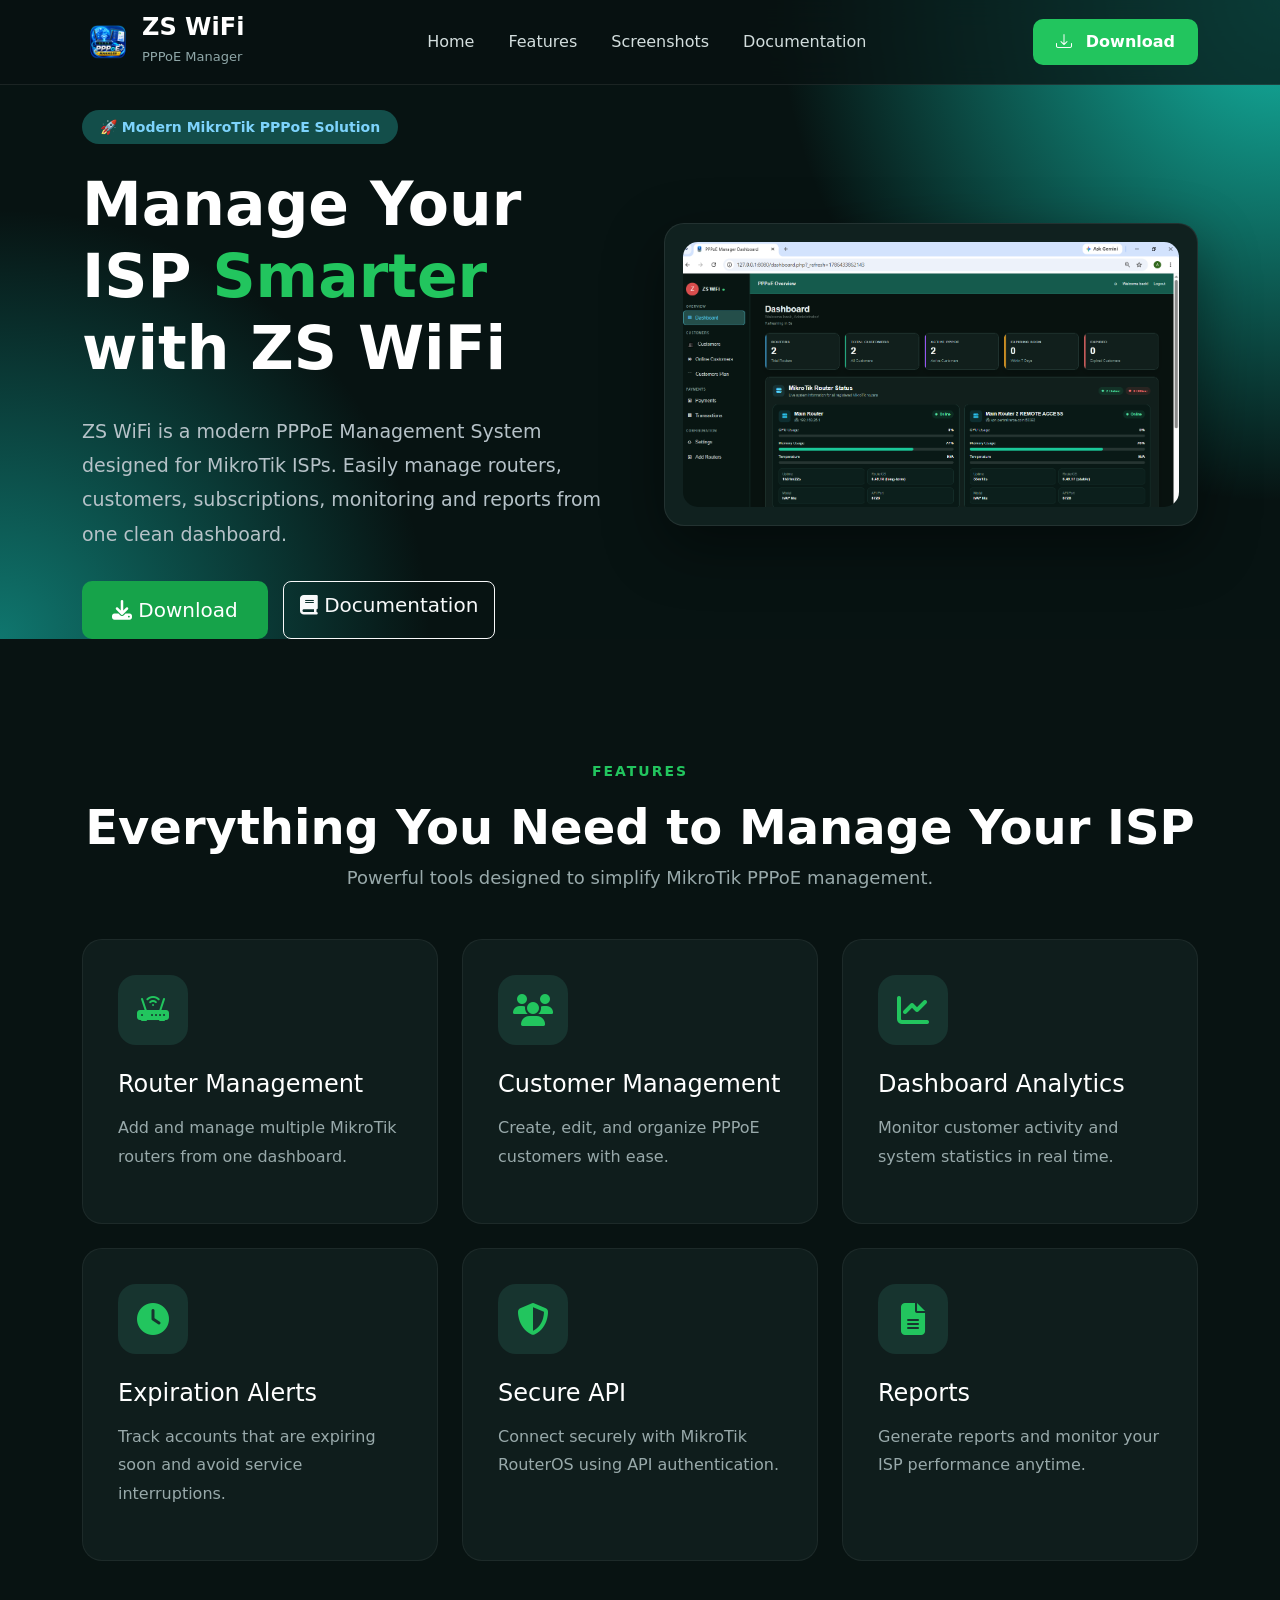
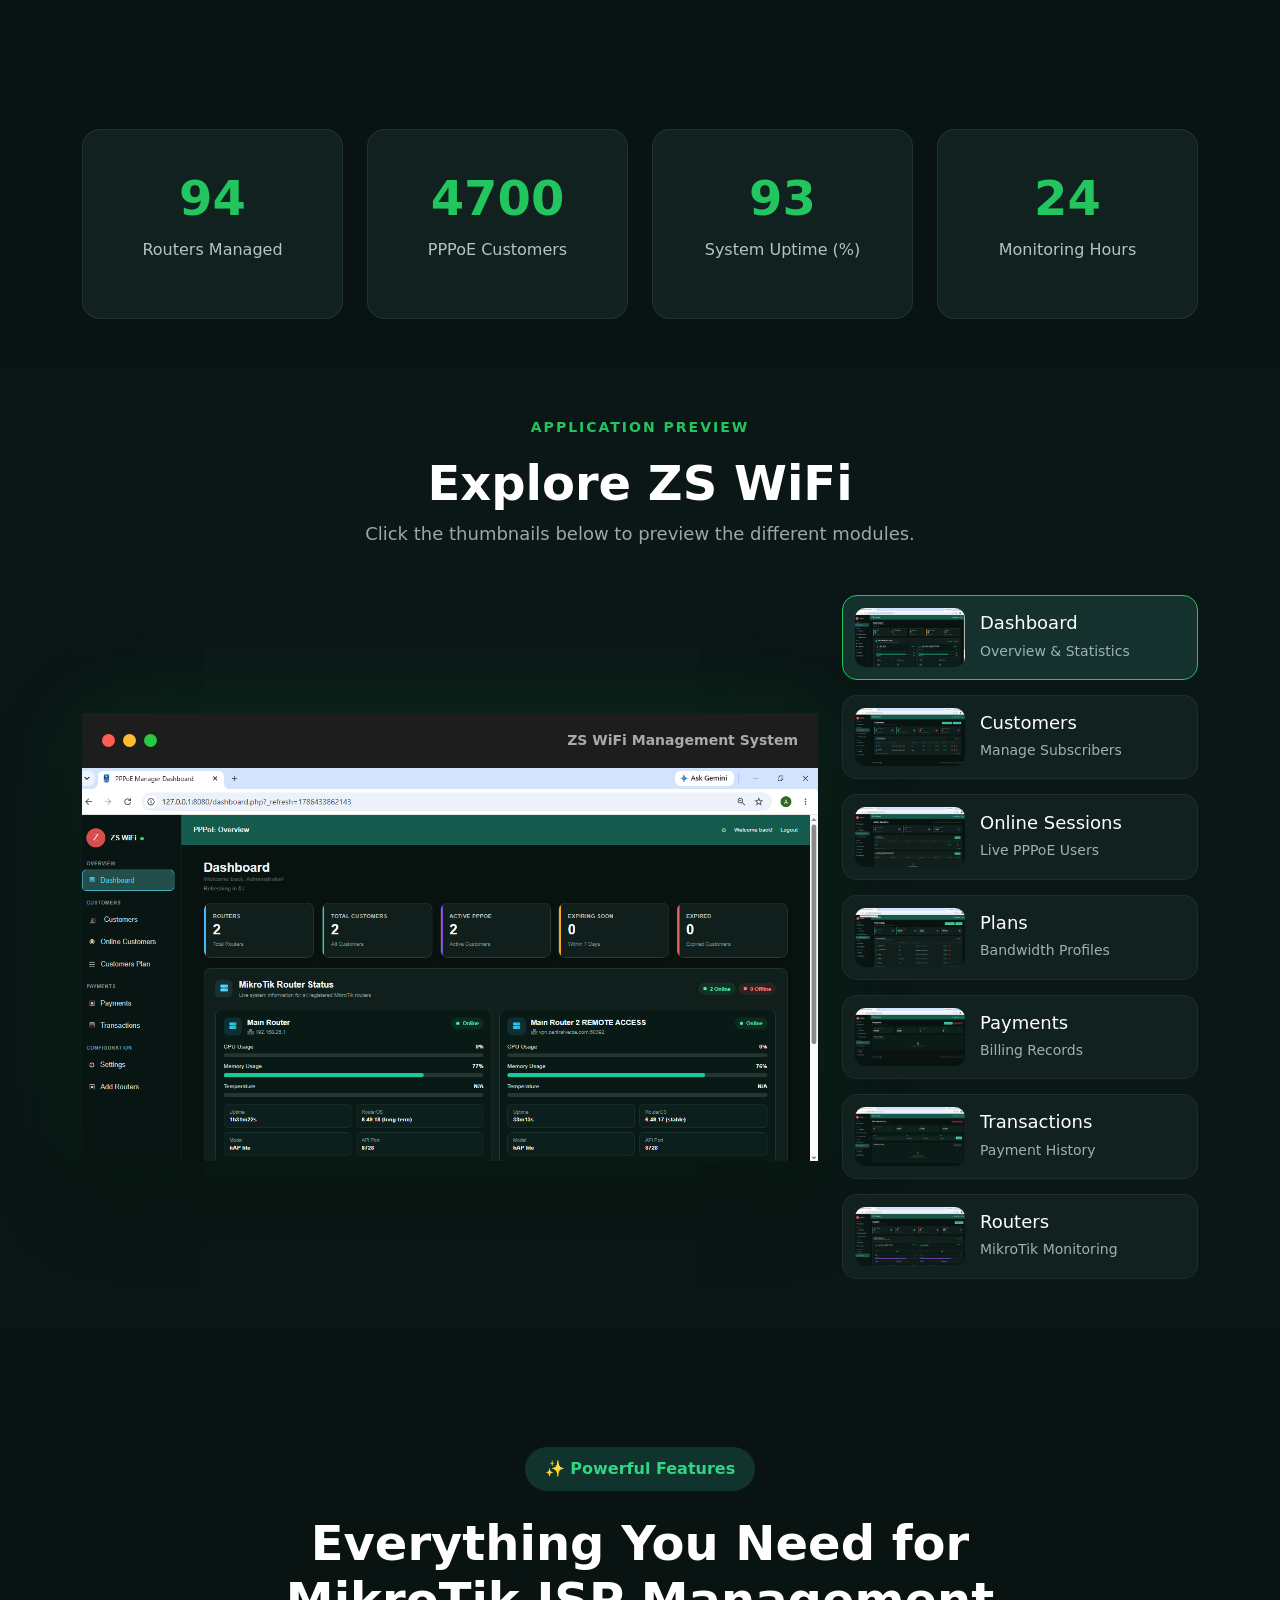
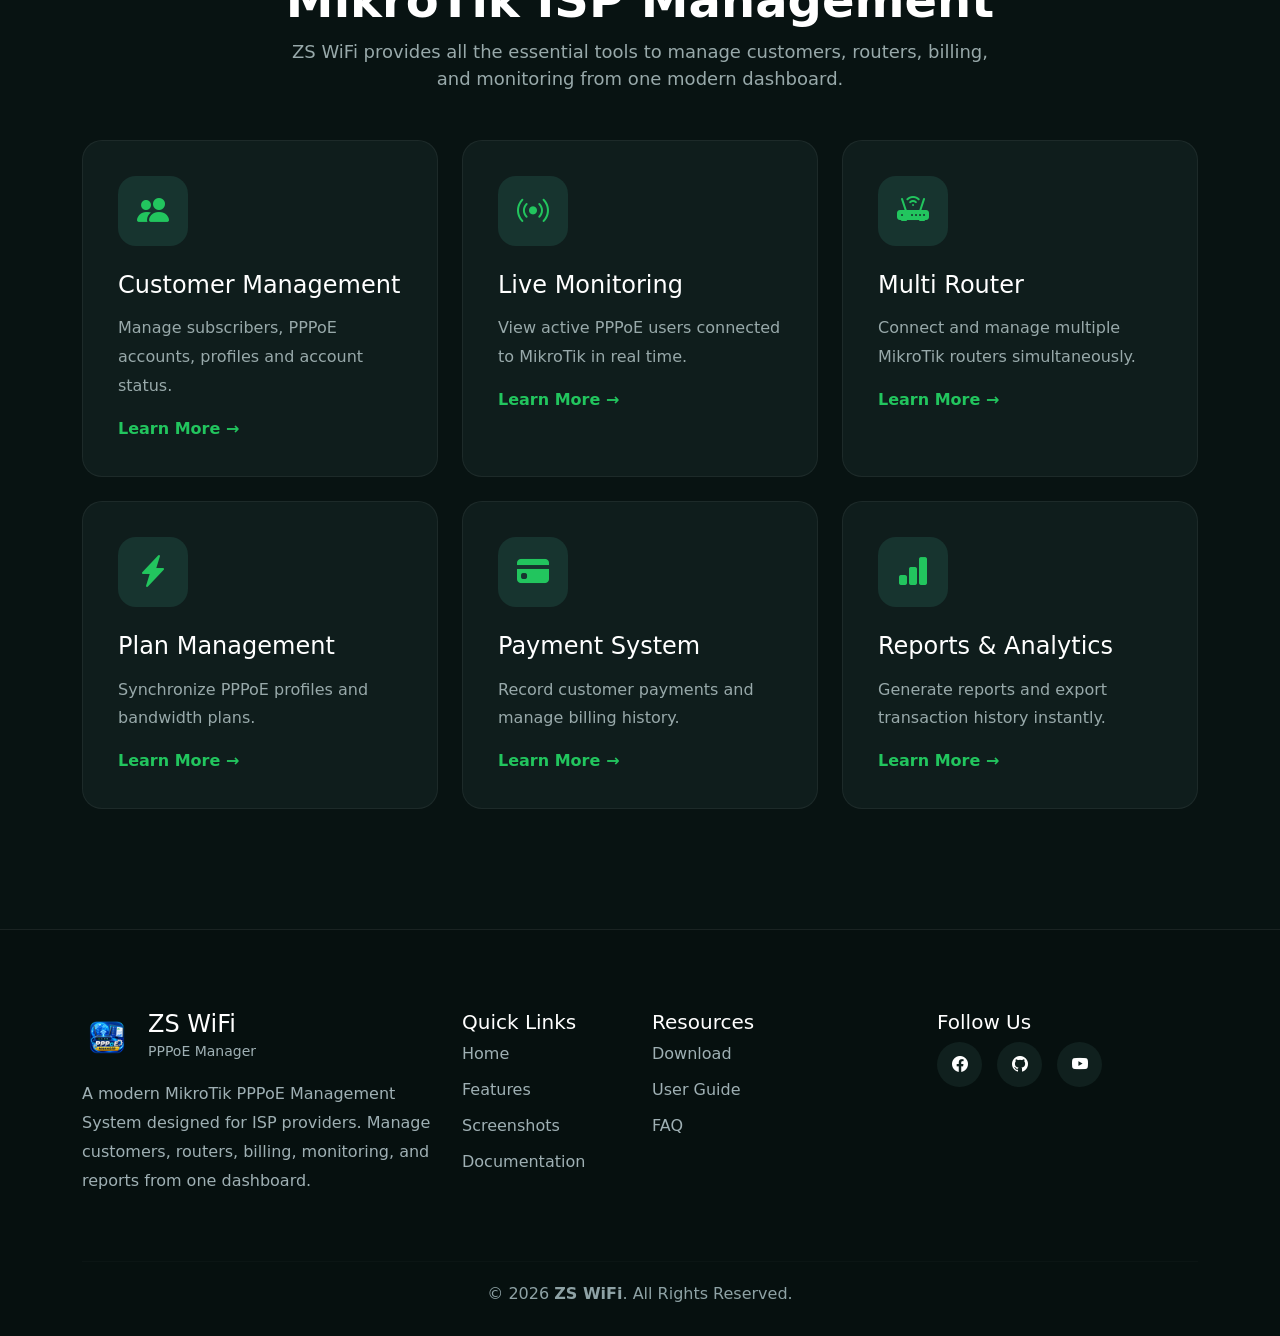
==== index.html @ 87f5673f "Add files via upload" ====
<!DOCTYPE html>
<html lang="en">
<head>
    <meta charset="UTF-8">
    <meta name="viewport" content="width=device-width, initial-scale=1.0">
    <title>ZS WiFi - PPPoE Manager</title>

    <!-- Bootstrap -->
    <link href="https://cdn.jsdelivr.net/npm/bootstrap@5.3.7/dist/css/bootstrap.min.css" rel="stylesheet">

    <!-- Font Awesome -->
    <link rel="stylesheet"
    href="https://cdnjs.cloudflare.com/ajax/libs/font-awesome/6.7.2/css/all.min.css">
<link rel="stylesheet" href="https://cdn.jsdelivr.net/npm/bootstrap-icons@1.11.3/font/bootstrap-icons.min.css">
<link rel="stylesheet" href="https://cdnjs.cloudflare.com/ajax/libs/font-awesome/6.7.2/css/all.min.css">    
<!-- CSS -->
    <link rel="stylesheet" href="css/style.css">
<link rel="icon" type="image/x-icon" href="images/logo.ico">
</head>
<body>

<!-- Navbar -->
<nav class="navbar navbar-expand-lg fixed-top custom-navbar">
    <div class="container">

        <!-- Logo -->
        <a class="navbar-brand d-flex align-items-center" href="#">
            <img src="images/logo.ico" alt="ZS WiFi" class="logo">
            <div class="ms-2">
                <div class="brand-title">ZS WiFi</div>
                <small class="brand-subtitle">PPPoE Manager</small>
            </div>
        </a>

        <!-- Mobile Button -->
        <button class="navbar-toggler border-0" type="button"
            data-bs-toggle="collapse"
            data-bs-target="#navbarNav">

            <i class="bi bi-list text-white fs-2"></i>

        </button>

        <!-- Menu -->
        <div class="collapse navbar-collapse" id="navbarNav">

            <ul class="navbar-nav mx-auto">

                <li class="nav-item">
                    <a class="nav-link active" href="#home">Home</a>
                </li>

                <li class="nav-item">
                    <a class="nav-link" href="#features">Features</a>
                </li>

                <li class="nav-item">
                    <a class="nav-link" href="#showcase">Screenshots</a>
                </li>

                <li class="nav-item">
                    <a class="nav-link" href="#docs">Documentation</a>
                </li>

            </ul>

            <a href="#download" class="btn btn-download">
                <i class="bi bi-download me-2"></i>
                Download
            </a>

        </div>

    </div>
</nav>

<!-- Hero -->

<!-- ================= HERO ================= -->
<section class="hero" id="home">

    <div class="container">

        <div class="row align-items-center g-5">

            <!-- LEFT -->
            <div class="col-lg-6">

                <span class="badge hero-badge">
                    🚀 Modern MikroTik PPPoE Solution
                </span>

                <h1 class="hero-title mt-4">
                    Manage Your ISP
                    <span>Smarter</span>
                    with ZS WiFi
                </h1>

                <p class="hero-text">

                    ZS WiFi is a modern PPPoE Management System
                    designed for MikroTik ISPs.

                    Easily manage routers, customers,
                    subscriptions, monitoring and reports
                    from one clean dashboard.

                </p>

                <div class="hero-buttons">

                    <a href="#" class="btn btn-success btn-lg">
                        <i class="fa-solid fa-download"></i>
                        Download
                    </a>

                    <a href="#" class="btn btn-outline-light btn-lg">

                        <i class="fa-solid fa-book"></i>

                        Documentation

                    </a>

                </div>

            </div>

            <!-- RIGHT -->

            <div class="col-lg-6">

                <div class="dashboard-card">

                    <img src="images/dashboard.png"
                        class="img-fluid">

                </div>

            </div>

        </div>

    </div>

</section>

<!-- ================= FEATURES ================= -->

<section class="features-section" id="features">

    <div class="container">

        <div class="text-center mb-5">

            <span class="section-tag">FEATURES</span>

            <h2 class="section-title mt-3">
                Everything You Need to Manage Your ISP
            </h2>

            <p class="section-subtitle">
                Powerful tools designed to simplify MikroTik PPPoE management.
            </p>

        </div>

        <div class="row g-4">

            <div class="col-md-6 col-lg-4">
                <div class="feature-card reveal">
                    <i class="bi bi-router-fill feature-icon"></i>
                    <h4>Router Management</h4>
                    <p>Add and manage multiple MikroTik routers from one dashboard.</p>
                </div>
            </div>

            <div class="col-md-6 col-lg-4">
                <div class="feature-card reveal">
                    <i class="fa-solid fa-users feature-icon"></i>
                    <h4>Customer Management</h4>
                    <p>Create, edit, and organize PPPoE customers with ease.</p>
                </div>
            </div>

            <div class="col-md-6 col-lg-4">
                <div class="feature-card reveal">
                    <i class="fa-solid fa-chart-line feature-icon"></i>
                    <h4>Dashboard Analytics</h4>
                    <p>Monitor customer activity and system statistics in real time.</p>
                </div>
            </div>

            <div class="col-md-6 col-lg-4">
                <div class="feature-card reveal">
                    <i class="fa-solid fa-clock feature-icon"></i>
                    <h4>Expiration Alerts</h4>
                    <p>Track accounts that are expiring soon and avoid service interruptions.</p>
                </div>
            </div>

            <div class="col-md-6 col-lg-4">
                <div class="feature-card reveal">
                    <i class="fa-solid fa-shield-halved feature-icon"></i>
                    <h4>Secure API</h4>
                    <p>Connect securely with MikroTik RouterOS using API authentication.</p>
                </div>
            </div>

            <div class="col-md-6 col-lg-4">
                <div class="feature-card reveal">
                    <i class="fa-solid fa-file-lines feature-icon"></i>
                    <h4>Reports</h4>
                    <p>Generate reports and monitor your ISP performance anytime.</p>
                </div>
            </div>

        </div>

    </div>

</section>
<!-- ================= STATISTICS ================= -->

<section class="stats py-5">

    <div class="container">

        <div class="row text-center g-4">

            <div class="col-md-3">
                <div class="stat-card">
                    <h2 class="counter" data-target="100">0</h2>
                    <p>Routers Managed</p>
                </div>
            </div>

            <div class="col-md-3">
                <div class="stat-card">
                    <h2 class="counter" data-target="5000">0</h2>
                    <p>PPPoE Customers</p>
                </div>
            </div>

            <div class="col-md-3">
                <div class="stat-card">
                    <h2 class="counter" data-target="99">0</h2>
                    <p>System Uptime (%)</p>
                </div>
            </div>

            <div class="col-md-3">
                <div class="stat-card">
                    <h2 class="counter" data-target="24">0</h2>
                    <p>Monitoring Hours</p>
                </div>
            </div>

        </div>

    </div>

</section>

<!-- ================= SHOWCASE ================= -->
<section id="showcase" class="showcase py-5">

    <div class="container">

        <div class="text-center mb-5">
            <span class="section-tag">APPLICATION PREVIEW</span>

            <h2 class="section-title mt-3">
                Explore ZS WiFi
            </h2>

            <p class="section-subtitle">
                Click the thumbnails below to preview the different modules.
            </p>
        </div>

        <div class="row align-items-center">

            <div class="col-lg-8">

<div class="browser-window">

    <div class="browser-top">

        <div class="browser-buttons">

            <span class="red"></span>
            <span class="yellow"></span>
            <span class="green"></span>

        </div>

        <div class="browser-title">
            ZS WiFi Management System
        </div>

    </div>

    <div class="browser-body">

        <img
            id="mainPreview"
            src="images/dashboard.png"
            class="img-fluid">

    </div>

</div>

            </div>

            <div class="col-lg-4">

               <div class="thumb-list">

    <div class="thumb-item active"
        onclick="changePreview(this,'images/dashboard.png')">

        <img src="images/dashboard.png">

        <div class="thumb-info">
            <h6>Dashboard</h6>
            <small>Overview & Statistics</small>
        </div>

    </div>

    <div class="thumb-item"
        onclick="changePreview(this,'images/customers.png')">

        <img src="images/customers.png">

        <div class="thumb-info">
            <h6>Customers</h6>
            <small>Manage Subscribers</small>
        </div>

    </div>

    <div class="thumb-item"
        onclick="changePreview(this,'images/online-customers.png')">

        <img src="images/online-customers.png">

        <div class="thumb-info">
            <h6>Online Sessions</h6>
            <small>Live PPPoE Users</small>
        </div>

    </div>

    <div class="thumb-item"
        onclick="changePreview(this,'images/plans.png')">

        <img src="images/plans.png">

        <div class="thumb-info">
            <h6>Plans</h6>
            <small>Bandwidth Profiles</small>
        </div>

    </div>

    <div class="thumb-item"
        onclick="changePreview(this,'images/payments.png')">

        <img src="images/payments.png">

        <div class="thumb-info">
            <h6>Payments</h6>
            <small>Billing Records</small>
        </div>

    </div>

    <div class="thumb-item"
        onclick="changePreview(this,'images/transactions.png')">

        <img src="images/transactions.png">

        <div class="thumb-info">
            <h6>Transactions</h6>
            <small>Payment History</small>
        </div>

    </div>

    <div class="thumb-item"
        onclick="changePreview(this,'images/routers.png')">

        <img src="images/routers.png">

        <div class="thumb-info">
            <h6>Routers</h6>
            <small>MikroTik Monitoring</small>
        </div>

    </div>

</div>

    </div>

</section>
<!-- ================= FEATURES ================= -->
<section class="features-section" id="features">

    <div class="container">

        <div class="text-center mb-5">

            <span class="section-badge">
                ✨ Powerful Features
            </span>

            <h2 class="section-title mt-4">
                Everything You Need for<br>
                MikroTik ISP Management
            </h2>

            <p class="section-subtitle">
                ZS WiFi provides all the essential tools to manage customers,
                routers, billing, and monitoring from one modern dashboard.
            </p>

        </div>

        <div class="row g-4">

            <!-- Card 1 -->
            <div class="col-lg-4 col-md-6">

                <div class="feature-card reveal">

                    <div class="feature-icon">
                        <i class="bi bi-people-fill"></i>
                    </div>

                    <h4>Customer Management</h4>

                    <p>
                        Manage subscribers, PPPoE accounts,
                        profiles and account status.
                    </p>

                    <a href="#showcase">
                        Learn More →
                    </a>

                </div>

            </div>

            <!-- Card 2 -->

            <div class="col-lg-4 col-md-6">

                <div class="feature-card reveal">

                    <div class="feature-icon">

                        <i class="bi bi-broadcast"></i>

                    </div>

                    <h4>Live Monitoring</h4>

                    <p>

                        View active PPPoE users
                        connected to MikroTik in real time.

                    </p>

                    <a href="#showcase">

                        Learn More →

                    </a>

                </div>

            </div>

            <!-- Card 3 -->

            <div class="col-lg-4 col-md-6">

                <div class="feature-card">

                    <div class="feature-icon">

                        <i class="bi bi-router-fill"></i>

                    </div>

                    <h4>Multi Router</h4>

                    <p>

                        Connect and manage multiple
                        MikroTik routers simultaneously.

                    </p>

                    <a href="#showcase">

                        Learn More →

                    </a>

                </div>

            </div>

            <!-- Card 4 -->

            <div class="col-lg-4 col-md-6">

                <div class="feature-card">

                    <div class="feature-icon">

                        <i class="bi bi-lightning-charge-fill"></i>

                    </div>

                    <h4>Plan Management</h4>

                    <p>

                        Synchronize PPPoE profiles
                        and bandwidth plans.

                    </p>

                    <a href="#showcase">

                        Learn More →

                    </a>

                </div>

            </div>

            <!-- Card 5 -->

            <div class="col-lg-4 col-md-6">

                <div class="feature-card">

                    <div class="feature-icon">

                        <i class="bi bi-credit-card-fill"></i>

                    </div>

                    <h4>Payment System</h4>

                    <p>

                        Record customer payments
                        and manage billing history.

                    </p>

<a href="#showcase">

    Learn More

    <span>→</span>

</a>

                </div>

            </div>

            <!-- Card 6 -->

            <div class="col-lg-4 col-md-6">

                <div class="feature-card">

                    <div class="feature-icon">

                        <i class="bi bi-bar-chart-fill"></i>

                    </div>

                    <h4>Reports & Analytics</h4>

                    <p>

                        Generate reports and export
                        transaction history instantly.

                    </p>

                    <a href="#showcase">

                        Learn More →

                    </a>

                </div>

            </div>

        </div>

    </div>

</section>
<!-- ================= FOOTER ================= -->
<footer class="footer">

    <div class="container">

        <div class="row gy-5">

            <!-- About -->
            <div class="col-lg-4">

                <div class="d-flex align-items-center mb-3">
                    <img src="images/logo.ico" class="footer-logo me-3" alt="ZS WiFi">
                    <div>
                        <h4 class="mb-0">ZS WiFi</h4>
                        <small>PPPoE Manager</small>
                    </div>
                </div>

                <p>
                    A modern MikroTik PPPoE Management System designed for
                    ISP providers. Manage customers, routers, billing,
                    monitoring, and reports from one dashboard.
                </p>

            </div>

            <!-- Quick Links -->
            <div class="col-lg-2 col-md-4">

                <h5>Quick Links</h5>

                <ul class="footer-links">

                    <li><a href="#home">Home</a></li>
                    <li><a href="#features">Features</a></li>
                    <li><a href="#showcase">Screenshots</a></li>
                    <li><a href="docs.html">Documentation</a></li>

                </ul>

            </div>

            <!-- Resources -->
            <div class="col-lg-3 col-md-4">

                <h5>Resources</h5>

                <ul class="footer-links">

                    <li><a href="#download">Download</a></li>
                    <li><a href="docs.html">User Guide</a></li>
                    <li><a href="docs.html#faq">FAQ</a></li>

                </ul>

            </div>

            <!-- Social -->
            <div class="col-lg-3 col-md-4">

                <h5>Follow Us</h5>

                <div class="social-icons">

                    <a href="https://www.facebook.com/ZSultanKarim/"><i class="bi bi-facebook"></i></a>
                    <a href="#"><i class="bi bi-github"></i></a>
                    <a href="https://www.youtube.com/@sassapreprint"><i class="bi bi-youtube"></i></a>

                </div>

            </div>

        </div>

        <hr>

        <div class="footer-bottom">

            © 2026 <strong>ZS WiFi</strong>. All Rights Reserved.

        </div>

    </div>

</footer>
<script src="js/script.js"></script>
<script src="https://cdn.jsdelivr.net/npm/bootstrap@5.3.7/dist/js/bootstrap.bundle.min.js"></script>

</body>
</html>
---- css/style.css ----
/* ================= NAVBAR ================= */

.custom-navbar{

    background:rgba(8,18,18,.72);

    backdrop-filter:blur(18px);

    border-bottom:1px solid rgba(255,255,255,.08);

    padding:14px 0;

    transition:.3s;

}
.custom-navbar{

padding:10px 0;

}

.logo{

    width:42px;

    border-radius:10px;

}

.brand-title{

    color:#fff;

    font-size:24px;

    font-weight:700;

    line-height:1;

}

.brand-subtitle{

    color:#8fa7a8;

    font-size:13px;

}

.navbar-nav{

    gap:18px;

}

.nav-link{

    color:#d3dede !important;

    font-weight:500;

    transition:.3s;

}

.nav-link:hover{

    color:#22c55e !important;

}

.btn-download{

    background:#22c55e;

    color:white;

    border-radius:10px;

    padding:10px 22px;

    font-weight:600;

}

.btn-download:hover{

    background:#16a34a;

    color:white;

}
/* ===========================
   HERO
=========================== */
header{
    position: fixed;
    top: 0;
    width: 100%;
    z-index: 1000;

    background: rgba(8,18,18,.75);
    backdrop-filter: blur(18px);

    border-bottom: 1px solid rgba(255,255,255,.08);
}

.hero{
    padding-top:110px;
}
.hero{

background:
radial-gradient(circle at top right,#14b8a6 0%,transparent 35%),
radial-gradient(circle at bottom left,#0f766e 0%,transparent 30%),
#071312;

}

.hero-badge{

    background:#134e4a;

    color:#7dd3fc;

    padding:10px 18px;

    border-radius:50px;

    font-size:14px;

}


.hero-title{

    font-size:60px;

    font-weight:800;

    line-height:1.2;

    margin-top:20px;

}

.hero-title span{

    color:#22c55e;

}
.hero-title{

    color:white;

}

.hero-title span{

    color:#22c55e;

}

.hero-text{

    color:#b6c2c8;

    font-size:19px;

    margin:30px 0;

    line-height:1.8;

}

.hero-buttons{

    display:flex;

    gap:15px;

    flex-wrap:wrap;

}

.dashboard-card{

    background:#10211f;

    padding:18px;

    border-radius:20px;

    border:1px solid rgba(255,255,255,.08);

    box-shadow:
    0 20px 60px rgba(0,0,0,.45);

    transition:.35s;

}

.dashboard-card:hover{

    transform:translateY(-8px);

}

.dashboard-card img{

    border-radius:15px;

}
.navbar{

    background:rgba(8,18,18,.75);

    backdrop-filter:blur(15px);

}
.navbar-brand img{

    width:52px;

}
.navbar-brand strong{

    font-size:26px;

}
.btn-success{

    background:#16a34a;

    border:none;

    padding:14px 30px;

    border-radius:10px;

}

.btn-success:hover{

    background:#15803d;

}
/* ===========================
   FEATURES
=========================== */

.features{

    background:#0b1716;

    padding:90px 0;

}

.section-tag{

    color:#22c55e;

    font-size:14px;

    letter-spacing:2px;

    font-weight:600;

}

.section-title{

    font-size:42px;

    font-weight:700;

}

.section-subtitle{

    color:#9aa6ac;

    max-width:650px;

    margin:auto;

}

.feature-card{

    background:#11211f;

    border:1px solid rgba(255,255,255,.08);

    border-radius:18px;

    padding:35px;

    height:100%;

    transition:.3s;

}

.feature-card:hover{

    transform:translateY(-10px);

    border-color:#22c55e;

    box-shadow:0 20px 40px rgba(0,0,0,.35);

}

.feature-icon{

    font-size:42px;

    color:#22c55e;

    margin-bottom:20px;

}

.feature-card h4{

    margin-bottom:15px;

}

.feature-card p{

    color:#b6c2c8;

    line-height:1.7;

}
/* ===========================
   STATISTICS
=========================== */

.stats{

    background:#081312;

    padding:90px 0;

}

.stat-card{

    background:#10211f;

    border:1px solid rgba(255,255,255,.08);

    border-radius:18px;

    padding:40px 20px;

    transition:.3s;

}

.stat-card:hover{

    transform:translateY(-8px);

    border-color:#22c55e;

}

.stat-card h2{

    font-size:48px;

    color:#22c55e;

    font-weight:700;

}

.stat-card p{

    color:#b6c2c8;

    margin-top:10px;

}
.showcase{

padding:100px 0;

background:#081312;

}

.showcase-image{

border-radius:18px;

box-shadow:0 20px 60px rgba(0,0,0,.45);

transition:.4s;

}

.showcase-image:hover{

transform:scale(1.02);

}

.feature-list{

list-style:none;

padding:0;

margin-top:25px;

}

.feature-list li{

margin-bottom:15px;

font-size:18px;

color:#cdd6d8;

}
.showcase{

    background:#0b1716;

    padding:100px 0;

}

.preview-card{

    background:#10211f;

    padding:15px;

    border-radius:20px;

    border:1px solid rgba(255,255,255,.08);

}

.preview-card img{

    width:100%;

    border-radius:15px;

    transition:.3s;

}

.thumb-list{

    display:flex;
    flex-direction:column;
    gap:15px;

}

.thumb-item{

    display:flex;
    align-items:center;

    gap:15px;

    background:#11211f;

    border:1px solid rgba(255,255,255,.06);

    padding:12px;

    border-radius:15px;

    cursor:pointer;

    transition:.3s;

}

.thumb-item:hover{

    transform:translateX(8px);

    border-color:#22c55e;

}

.thumb-item.active{

    border-color:#22c55e;

    background:#14312d;

}

.thumb-item img{

    width:110px;

    border-radius:10px;

}

.thumb-info{

    flex:1;

}

.thumb-info h6{

    color:white;

    margin-bottom:5px;

    font-size:18px;

}

.thumb-info small{

    color:#9fb0b4;

}
/* Browser Window */

.browser-window{

box-shadow:

0 30px 80px rgba(0,0,0,.45),

0 0 80px rgba(34,197,94,.15);

}

.browser-top{

    background:#1d1d1d;

    height:55px;

    display:flex;

    align-items:center;

    justify-content:space-between;

    padding:0 20px;

}

.browser-buttons{

    display:flex;

    gap:8px;

}

.browser-buttons span{

    width:13px;

    height:13px;

    border-radius:50%;

    display:block;

}

.red{

    background:#ff5f57;

}

.yellow{

    background:#febc2e;

}

.green{

    background:#28c840;

}

.browser-title{

    color:#aaa;

    font-size:14px;

    font-weight:600;

}

.browser-body{

    background:#081312;

}

.browser-body img{

    width:100%;

    display:block;

}
#mainPreview{

    transition:.3s;

}
/* ================= FEATURES ================= */

.features-section{

    padding:120px 0;

    background:#081312;

}

.section-badge{

    display:inline-block;

    background:#10342d;

    color:#32d583;

    padding:10px 20px;

    border-radius:50px;

    font-weight:600;

}

.section-title{

    color:white;

    font-size:48px;

    font-weight:800;

}

.section-subtitle{

    color:#98a9aa;

    max-width:700px;

    margin:auto;

    font-size:18px;

}

.feature-card{

    background:#0f1d1c;

    border:1px solid rgba(255,255,255,.06);

    border-radius:20px;

    padding:35px;

    height:100%;

    transition:.35s;

}

.feature-card:hover{

    transform:translateY(-10px);

    border-color:#22c55e;

    box-shadow:0 25px 60px rgba(34,197,94,.12);

}

.feature-icon{

    width:70px;

    height:70px;

    border-radius:18px;

    background:#17342f;

    display:flex;

    align-items:center;

    justify-content:center;

    font-size:32px;

    color:#22c55e;

    margin-bottom:25px;

}

.feature-card h4{

    color:white;

    margin-bottom:15px;

}

.feature-card p{

    color:#98a9aa;

    line-height:1.8;

}

.feature-card a{

    text-decoration:none;

    color:#22c55e;

    font-weight:600;

}

.feature-card:hover a{

    padding-left:8px;

    transition:.3s;

}
/* ================= REVEAL ================= */

.reveal{

    opacity:0;

    transform:translateY(50px);

    transition:

        opacity .8s ease,

        transform .8s ease;

}

.reveal.active{

    opacity:1;

    transform:translateY(0);

}
.feature-card:hover{

    transform:translateY(-12px);

    border-color:#22c55e;

    box-shadow:

        0 25px 60px rgba(34,197,94,.18),

        0 0 30px rgba(34,197,94,.12);

}
.feature-icon{

    transition:.4s;

}

.feature-card:hover .feature-icon{

    transform:

        rotate(-8deg)

        scale(1.12);

}
.feature-card a{

    display:inline-flex;

    align-items:center;

    gap:6px;

}

.feature-card span{

    transition:.3s;

}

.feature-card:hover span{

    transform:translateX(8px);

}
.feature-card:nth-child(1){

transition-delay:.1s;

}

.feature-card:nth-child(2){

transition-delay:.2s;

}

.feature-card:nth-child(3){

transition-delay:.3s;

}

.feature-card:nth-child(4){

transition-delay:.4s;

}

.feature-card:nth-child(5){

transition-delay:.5s;

}

.feature-card:nth-child(6){

transition-delay:.6s;

}
html{
    scroll-behavior:smooth;
}
/* ================= FOOTER ================= */

.footer{

    background:#06100f;
    padding:80px 0 30px;
    border-top:1px solid rgba(255,255,255,.08);

}

.footer-logo{

    width:50px;

}

.footer h4,
.footer h5{

    color:#fff;

}

.footer p,
.footer small{

    color:#9fb0b4;

    line-height:1.8;

}

.footer-links{

    list-style:none;
    padding:0;
    margin:0;

}

.footer-links li{

    margin-bottom:12px;

}

.footer-links a{

    color:#9fb0b4;
    text-decoration:none;
    transition:.3s;

}

.footer-links a:hover{

    color:#22c55e;
    padding-left:6px;

}

.social-icons{

    display:flex;
    gap:15px;

}

.social-icons a{

    width:45px;
    height:45px;

    border-radius:50%;

    background:#10201e;

    display:flex;

    justify-content:center;

    align-items:center;

    color:white;

    text-decoration:none;

    transition:.3s;

}

.social-icons a:hover{

    background:#22c55e;

    transform:translateY(-5px);

}

.footer hr{

    margin:50px 0 20px;
    border-color:rgba(255,255,255,.08);

}

.footer-bottom{

    text-align:center;
    color:#8ea2a5;

}
.back-to-top{

    position:fixed;
    right:25px;
    bottom:25px;

    width:50px;
    height:50px;

    background:#22c55e;

    color:white;

    border-radius:50%;

    display:flex;
    align-items:center;
    justify-content:center;

    text-decoration:none;

    box-shadow:0 10px 25px rgba(34,197,94,.35);

    transition:.3s;

    z-index:999;

}

.back-to-top:hover{

    transform:translateY(-5px);

}
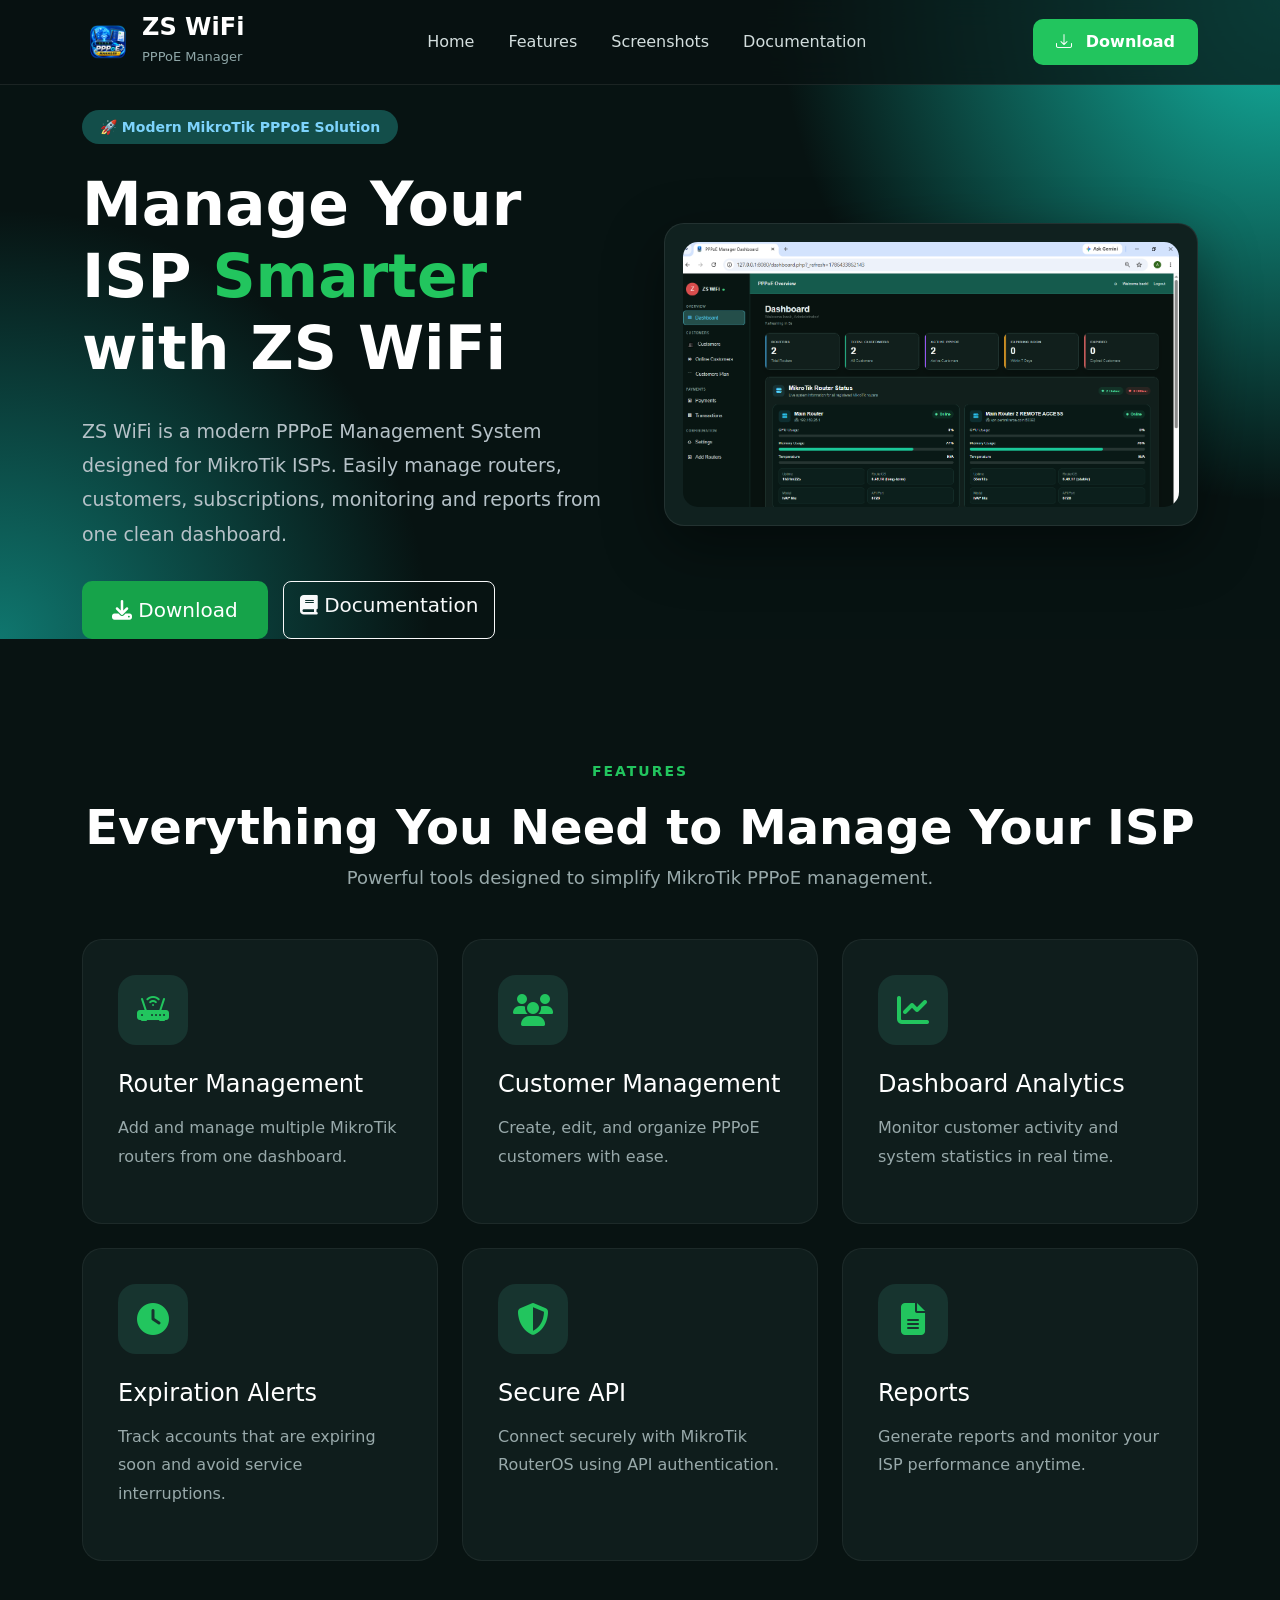
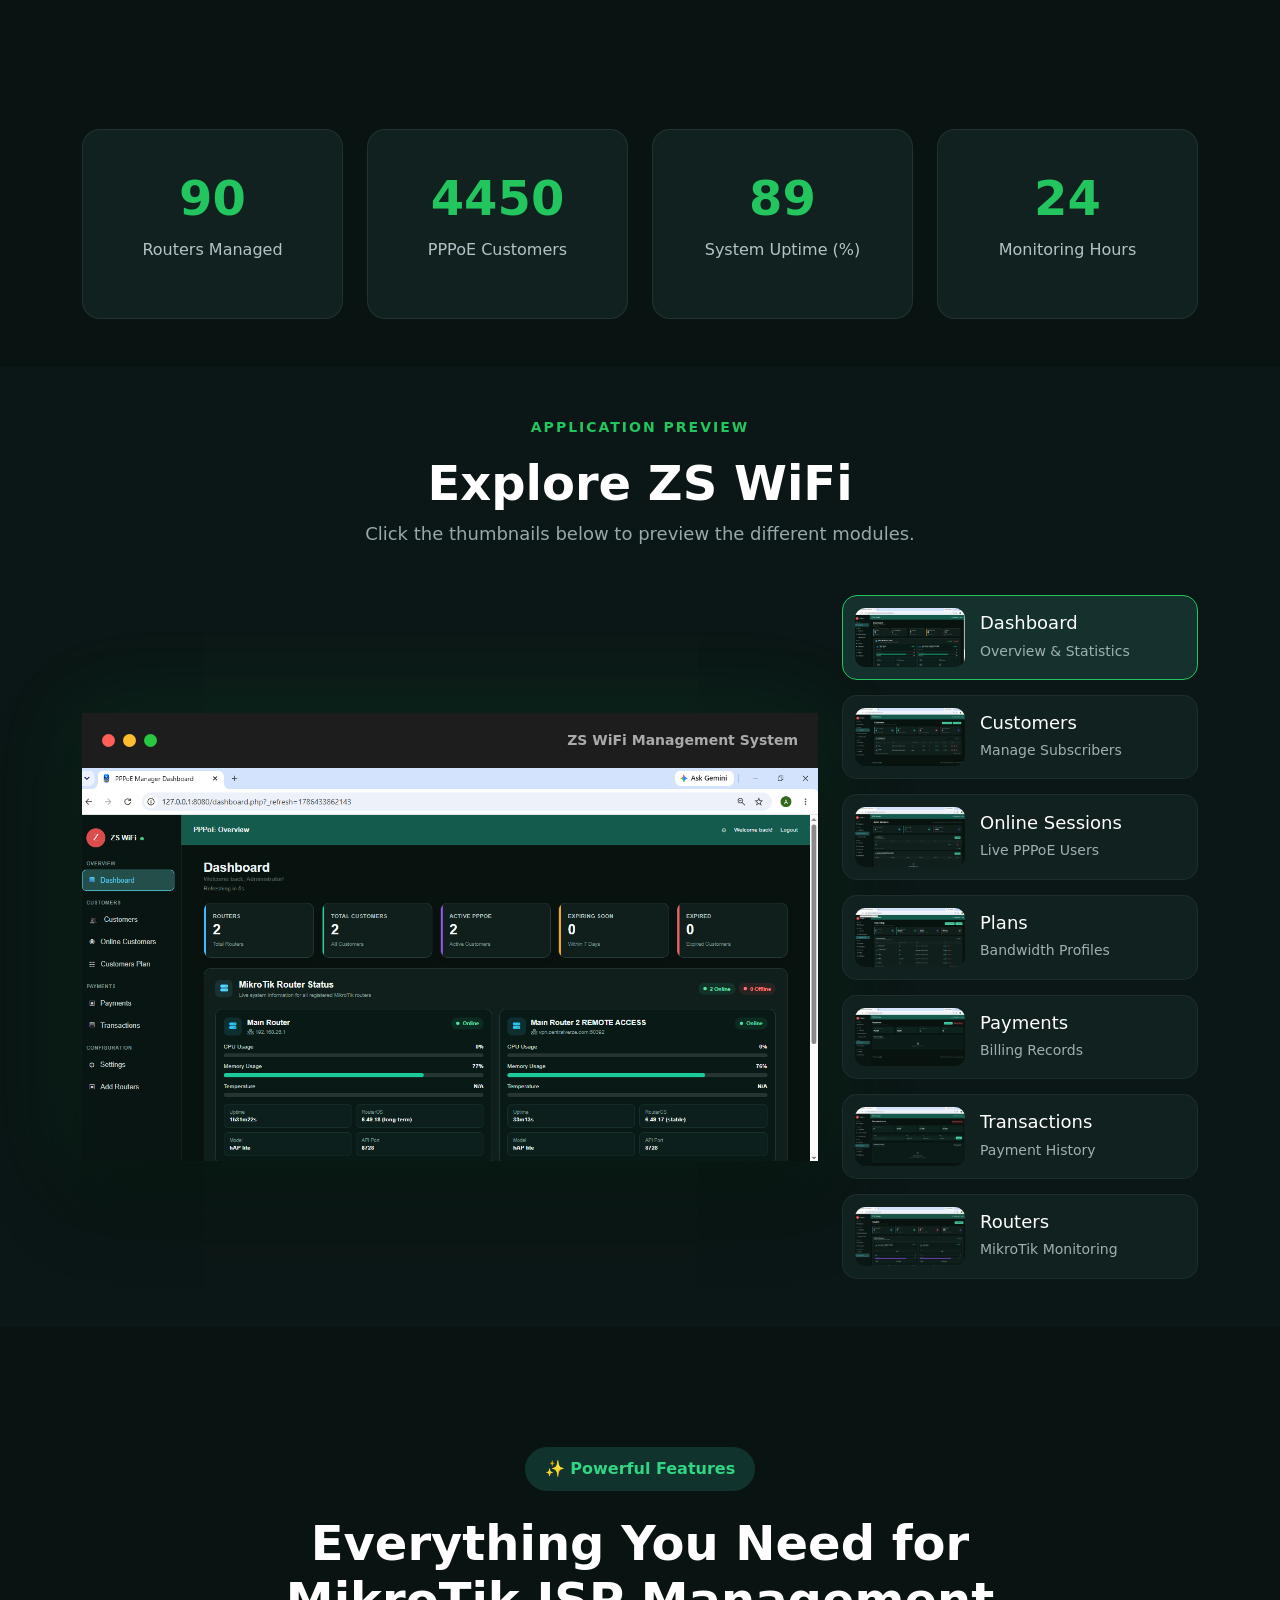
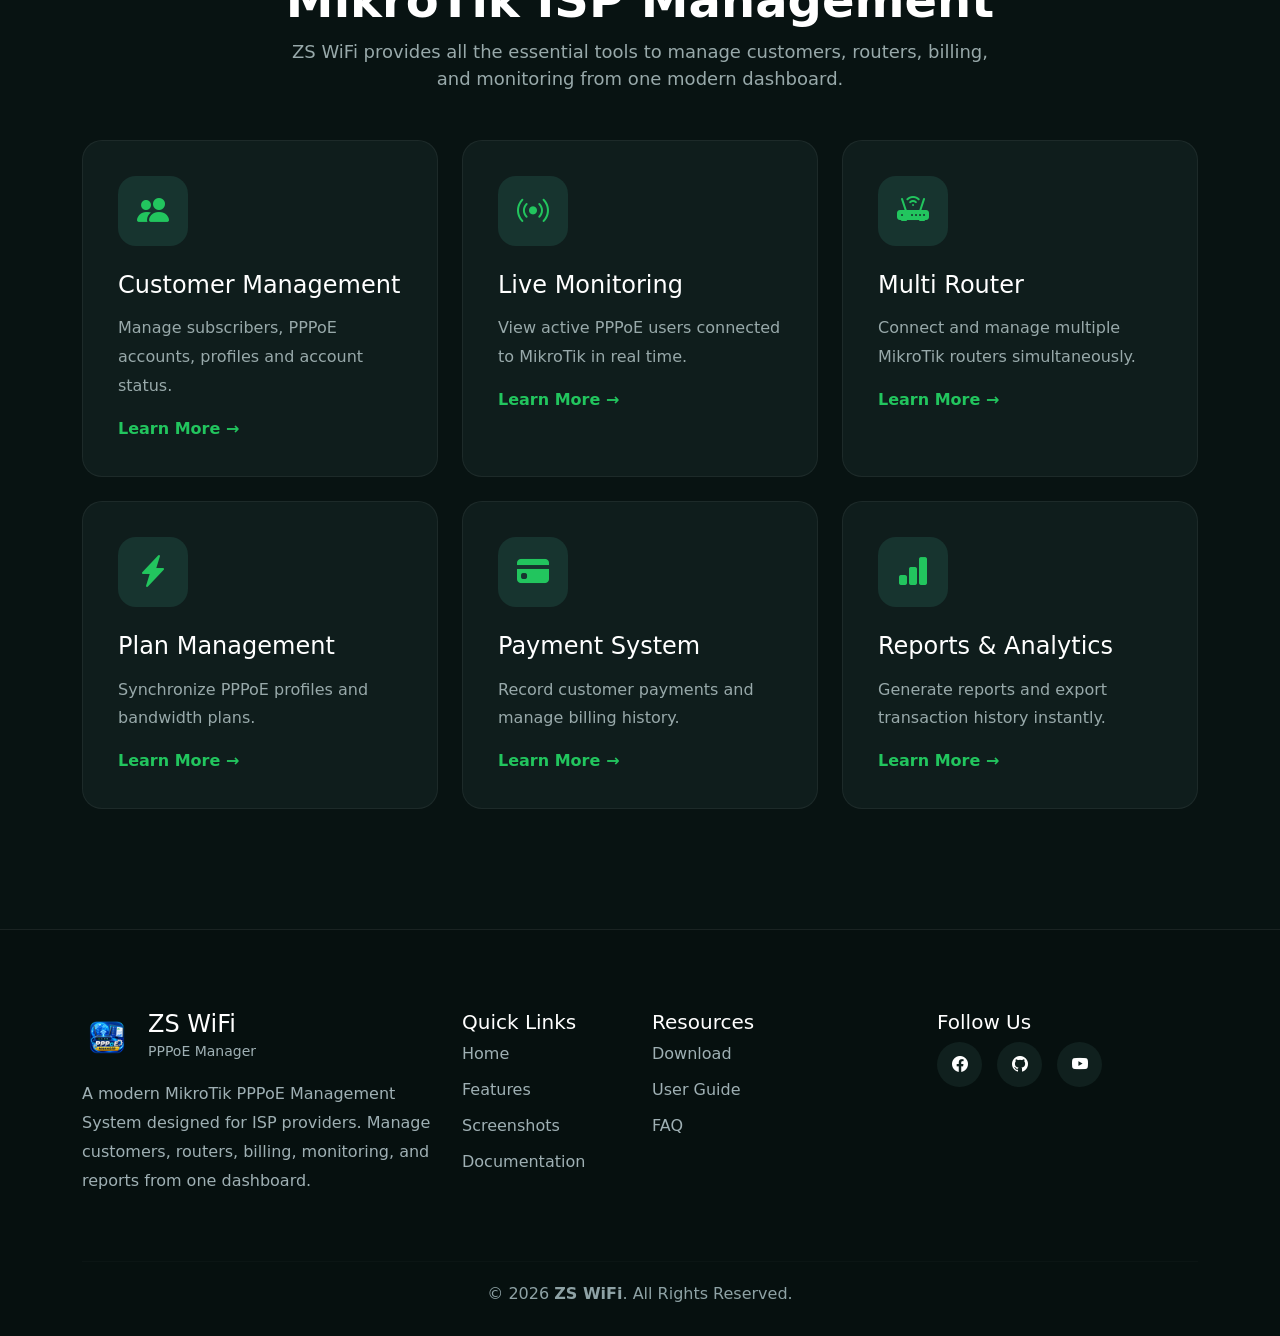
==== commit f88537d9: "Update index.html" ====
--- a/index.html
+++ b/index.html
@@ -3,6 +3,17 @@
 <head>
     <meta charset="UTF-8">
     <meta name="viewport" content="width=device-width, initial-scale=1.0">
+<meta name="description" content="ZS WiFi - Modern MikroTik PPPoE Management System for ISP Providers.">
+
+<meta name="keywords" content="MikroTik, PPPoE, ISP, RouterOS, Billing System">
+
+<meta name="author" content="ZS WiFi">
+
+<meta property="og:title" content="ZS WiFi">
+
+<meta property="og:description" content="Modern MikroTik PPPoE Management System">
+
+<meta property="og:image" content="images/dashboard.png">
     <title>ZS WiFi - PPPoE Manager</title>
 
     <!-- Bootstrap -->
@@ -707,4 +718,4 @@
 <script src="https://cdn.jsdelivr.net/npm/bootstrap@5.3.7/dist/js/bootstrap.bundle.min.js"></script>
 
 </body>
-</html>+</html>
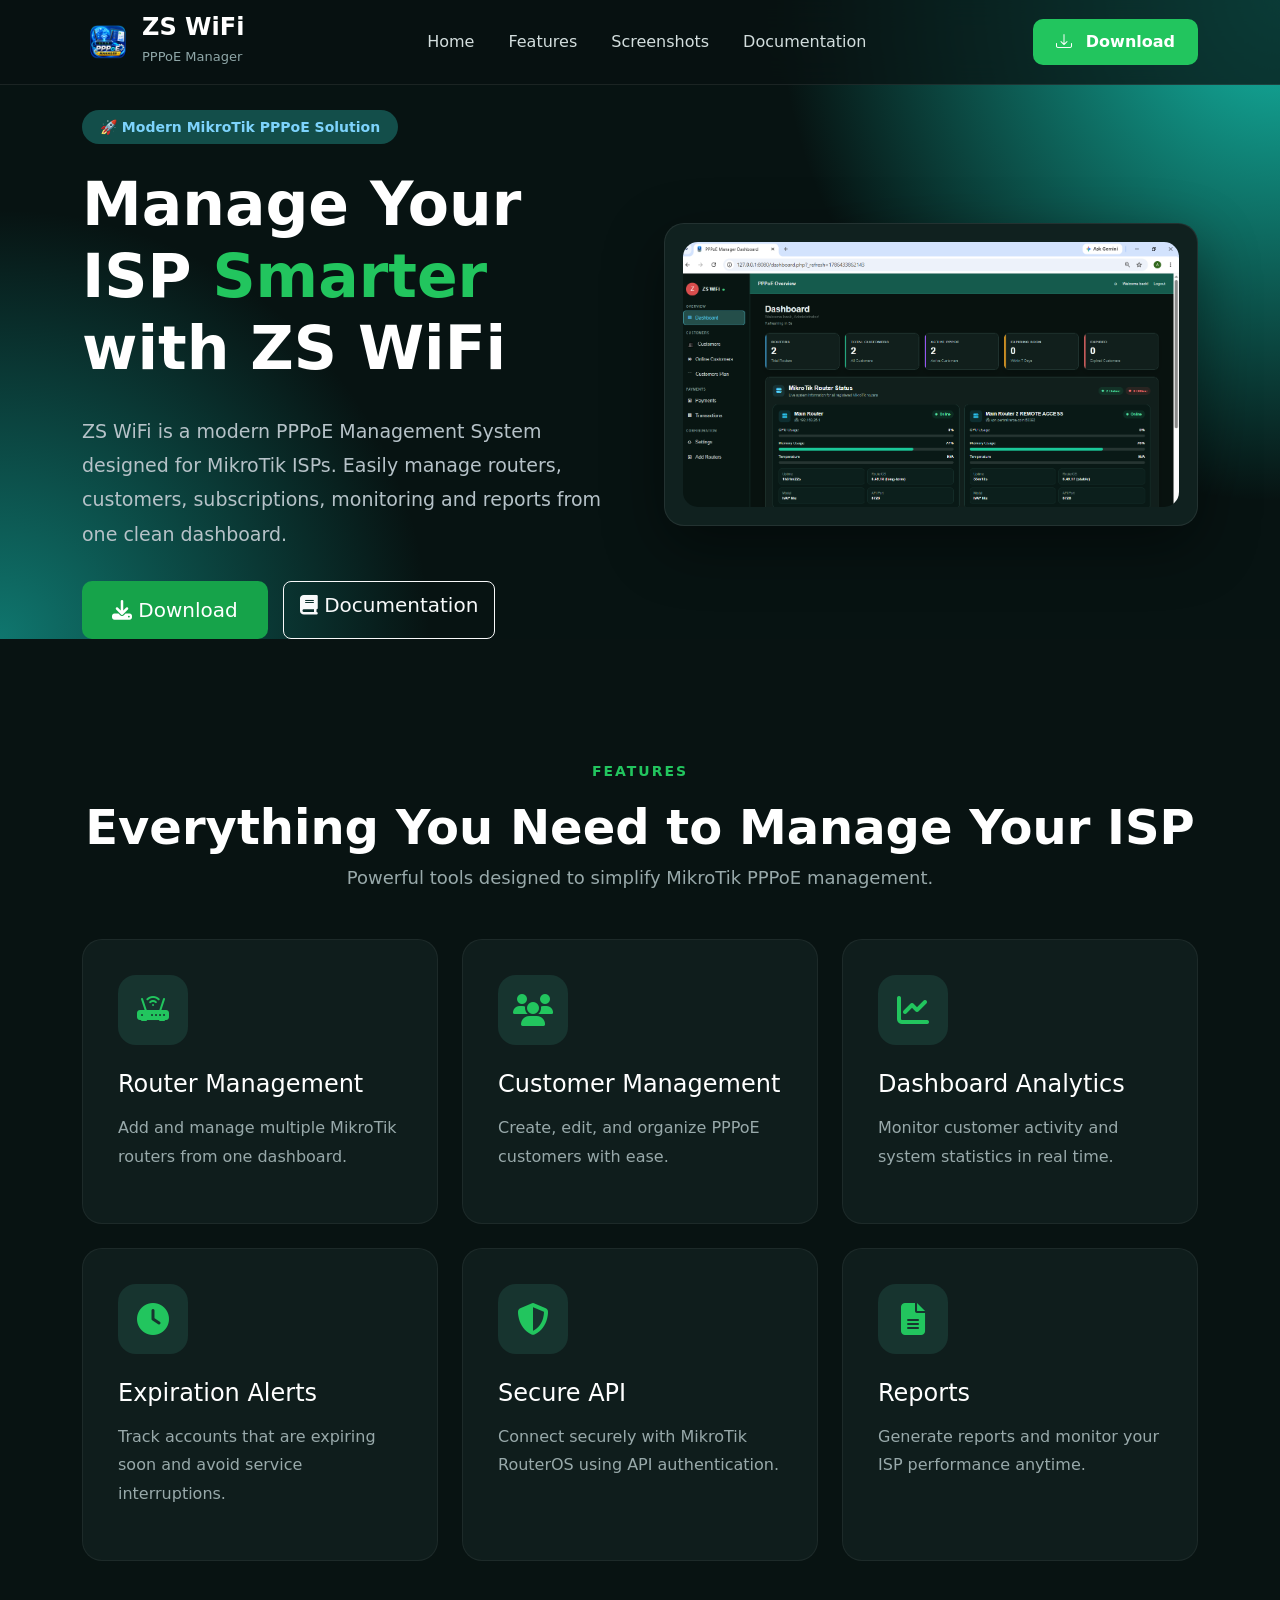
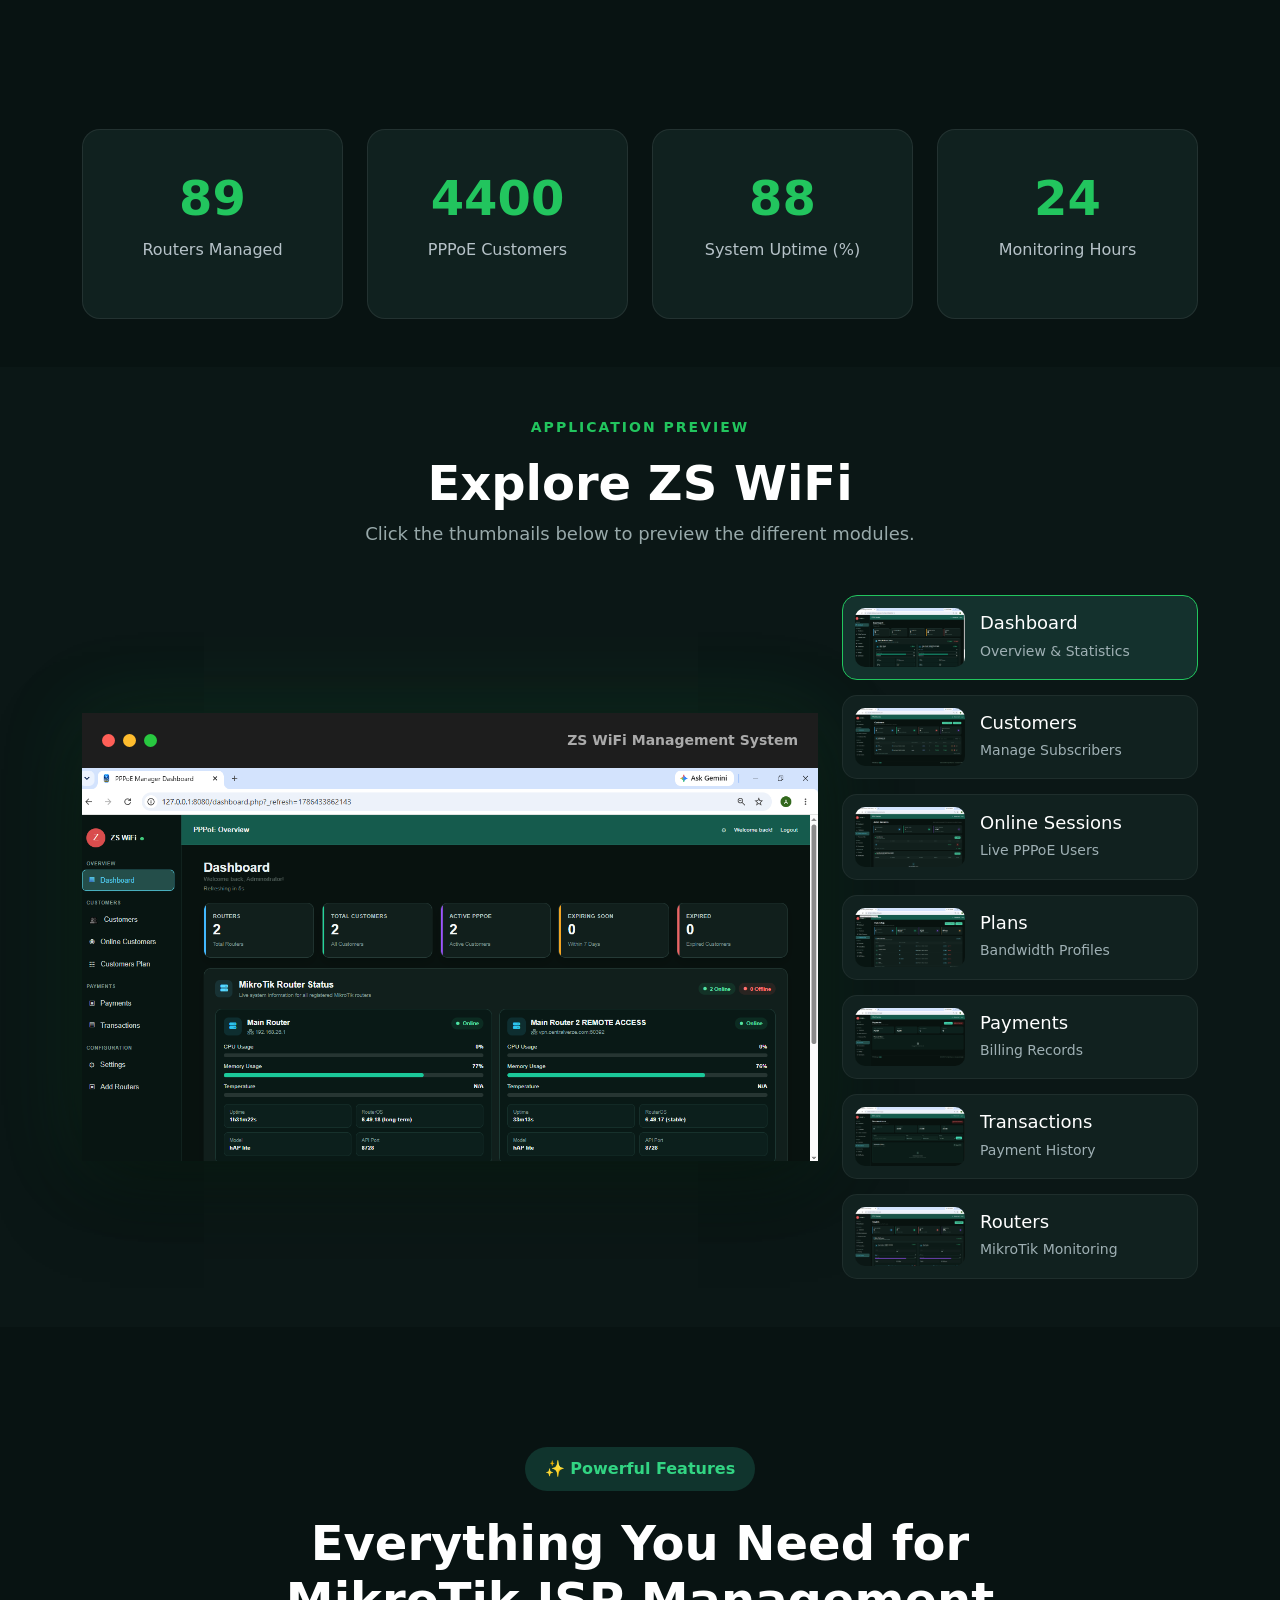
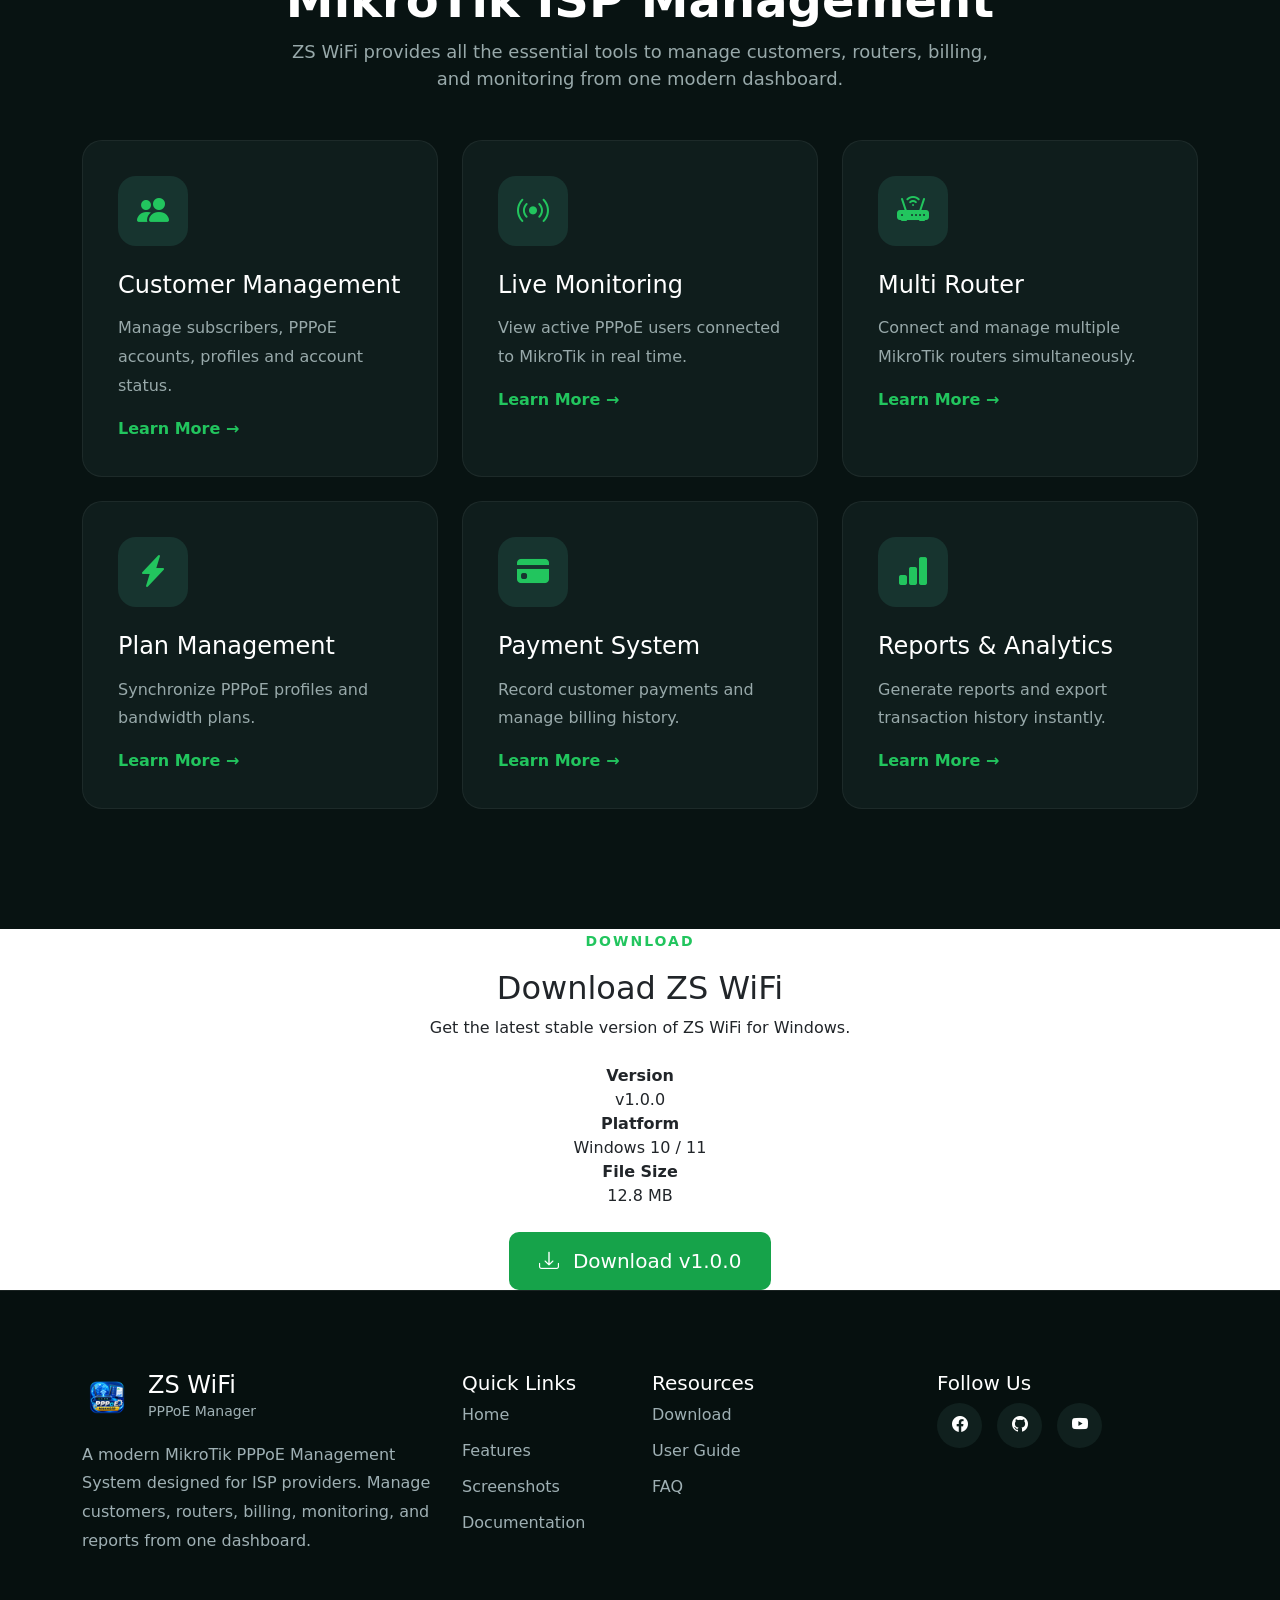
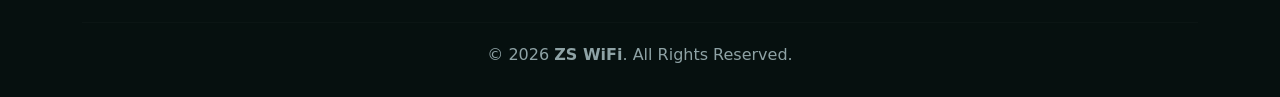
==== commit d6f8df96: "Update index.html" ====
--- a/index.html
+++ b/index.html
@@ -629,6 +629,57 @@
     </div>
 
 </section>
+            <!-- ================= DOWNLOAD ================= -->
+<section id="download" class="download-section">
+
+    <div class="container">
+
+        <div class="download-box text-center">
+
+            <span class="section-tag">
+                DOWNLOAD
+            </span>
+
+            <h2 class="mt-3">
+                Download ZS WiFi
+            </h2>
+
+            <p class="mb-4">
+                Get the latest stable version of ZS WiFi for Windows.
+            </p>
+
+            <div class="download-info">
+
+                <div>
+                    <strong>Version</strong><br>
+                    v1.0.0
+                </div>
+
+                <div>
+                    <strong>Platform</strong><br>
+                    Windows 10 / 11
+                </div>
+
+                <div>
+                    <strong>File Size</strong><br>
+                    12.8 MB
+                </div>
+
+            </div>
+
+            <a href="#" class="btn btn-success btn-lg mt-4">
+
+                <i class="bi bi-download me-2"></i>
+
+                Download v1.0.0
+
+            </a>
+
+        </div>
+
+    </div>
+
+</section>
 <!-- ================= FOOTER ================= -->
 <footer class="footer">
 
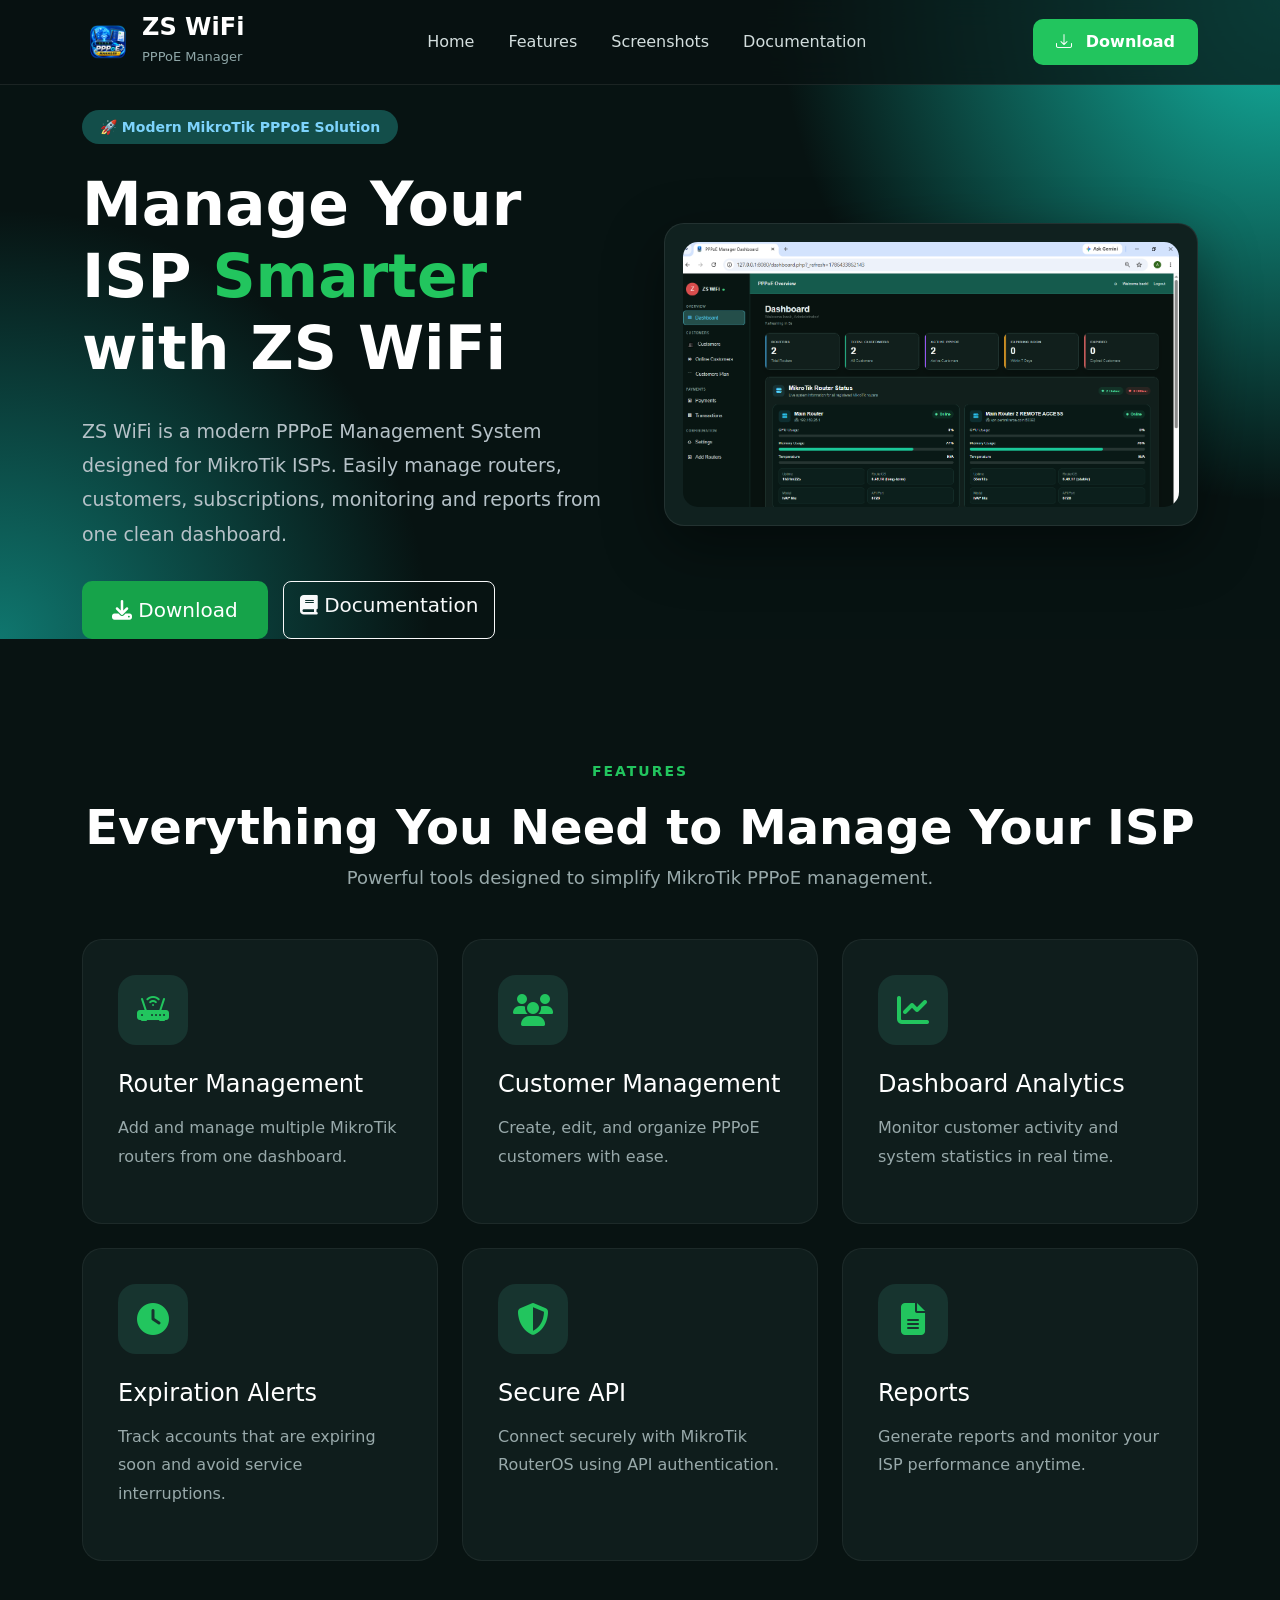
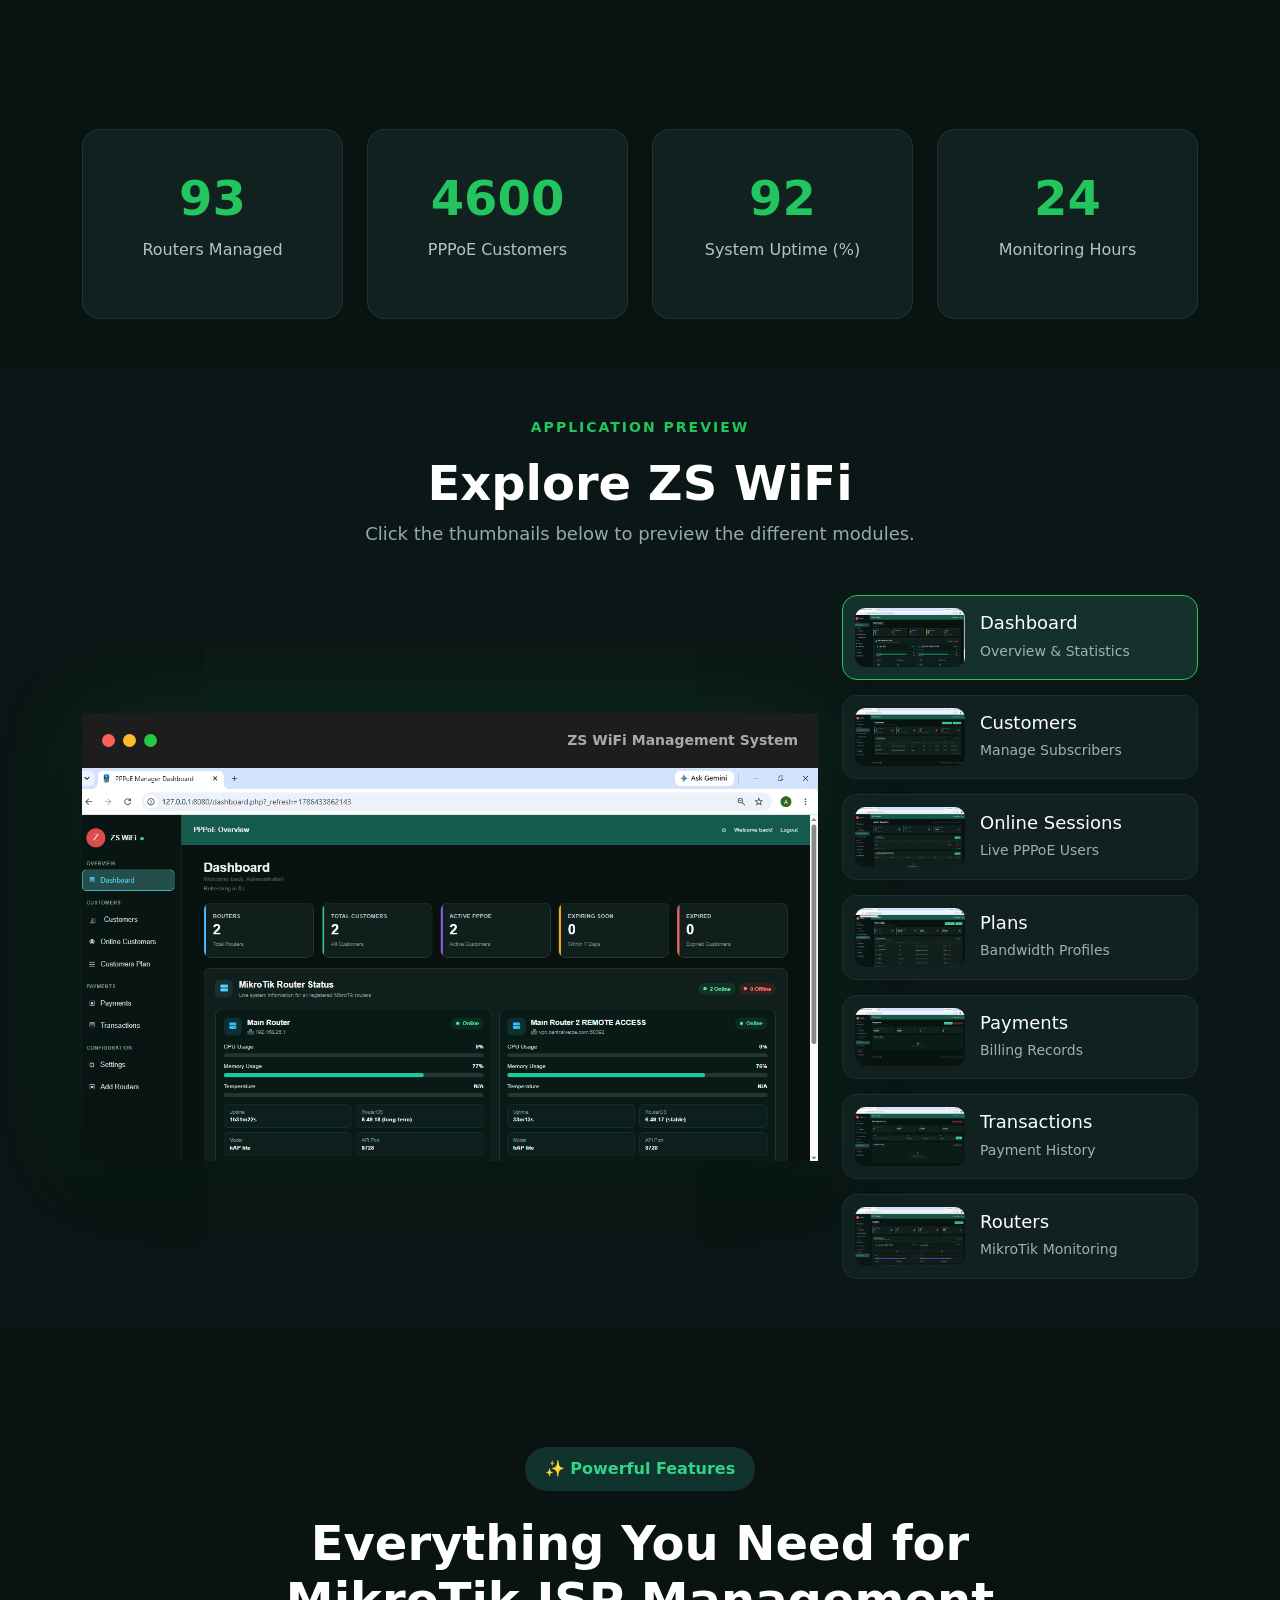
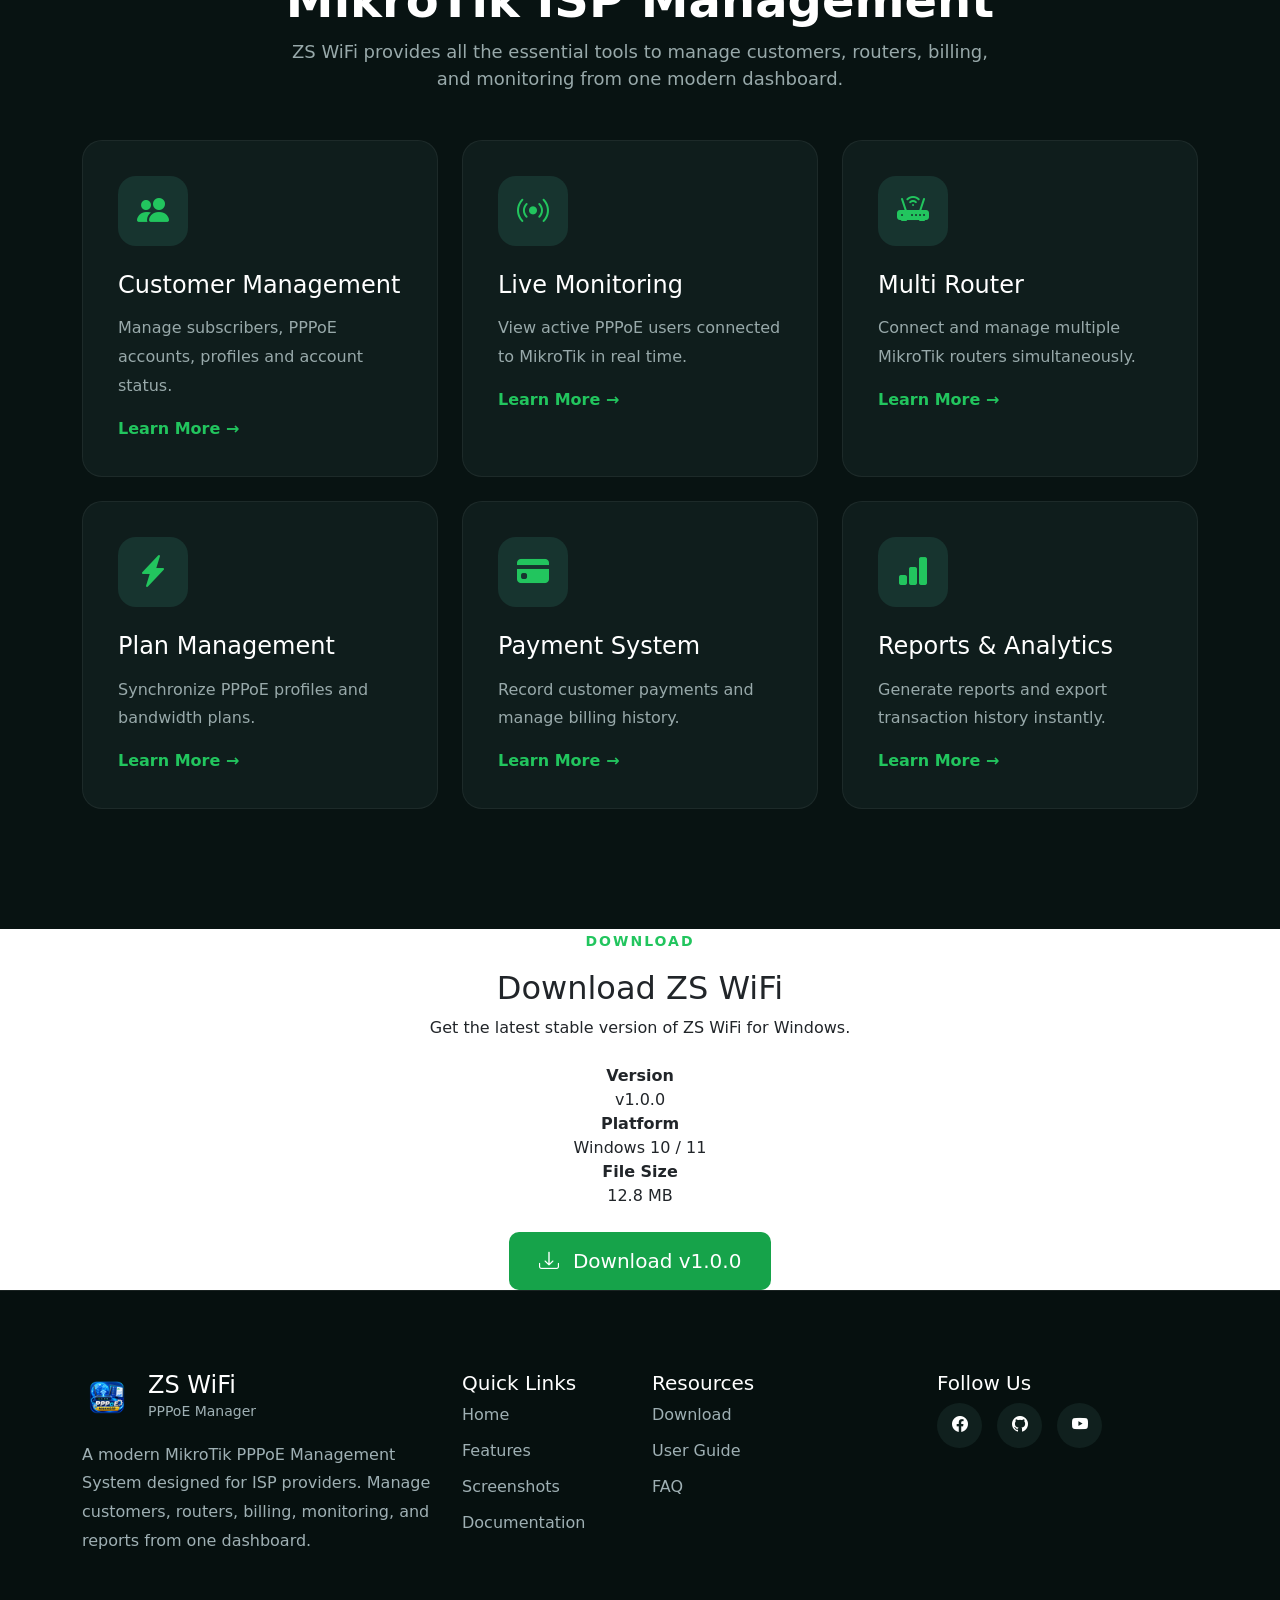
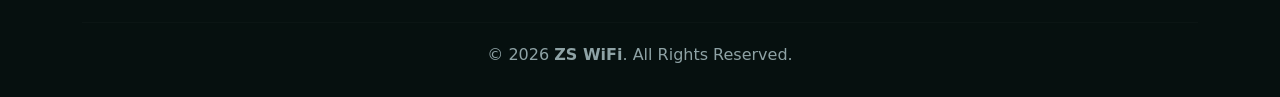
==== commit 75d69542: "Update index.html" ====
--- a/index.html
+++ b/index.html
@@ -70,7 +70,7 @@
                 </li>
 
                 <li class="nav-item">
-                    <a class="nav-link" href="#docs">Documentation</a>
+                    <a class="nav-link" href="docs.html">Documentation</a>
                 </li>
 
             </ul>
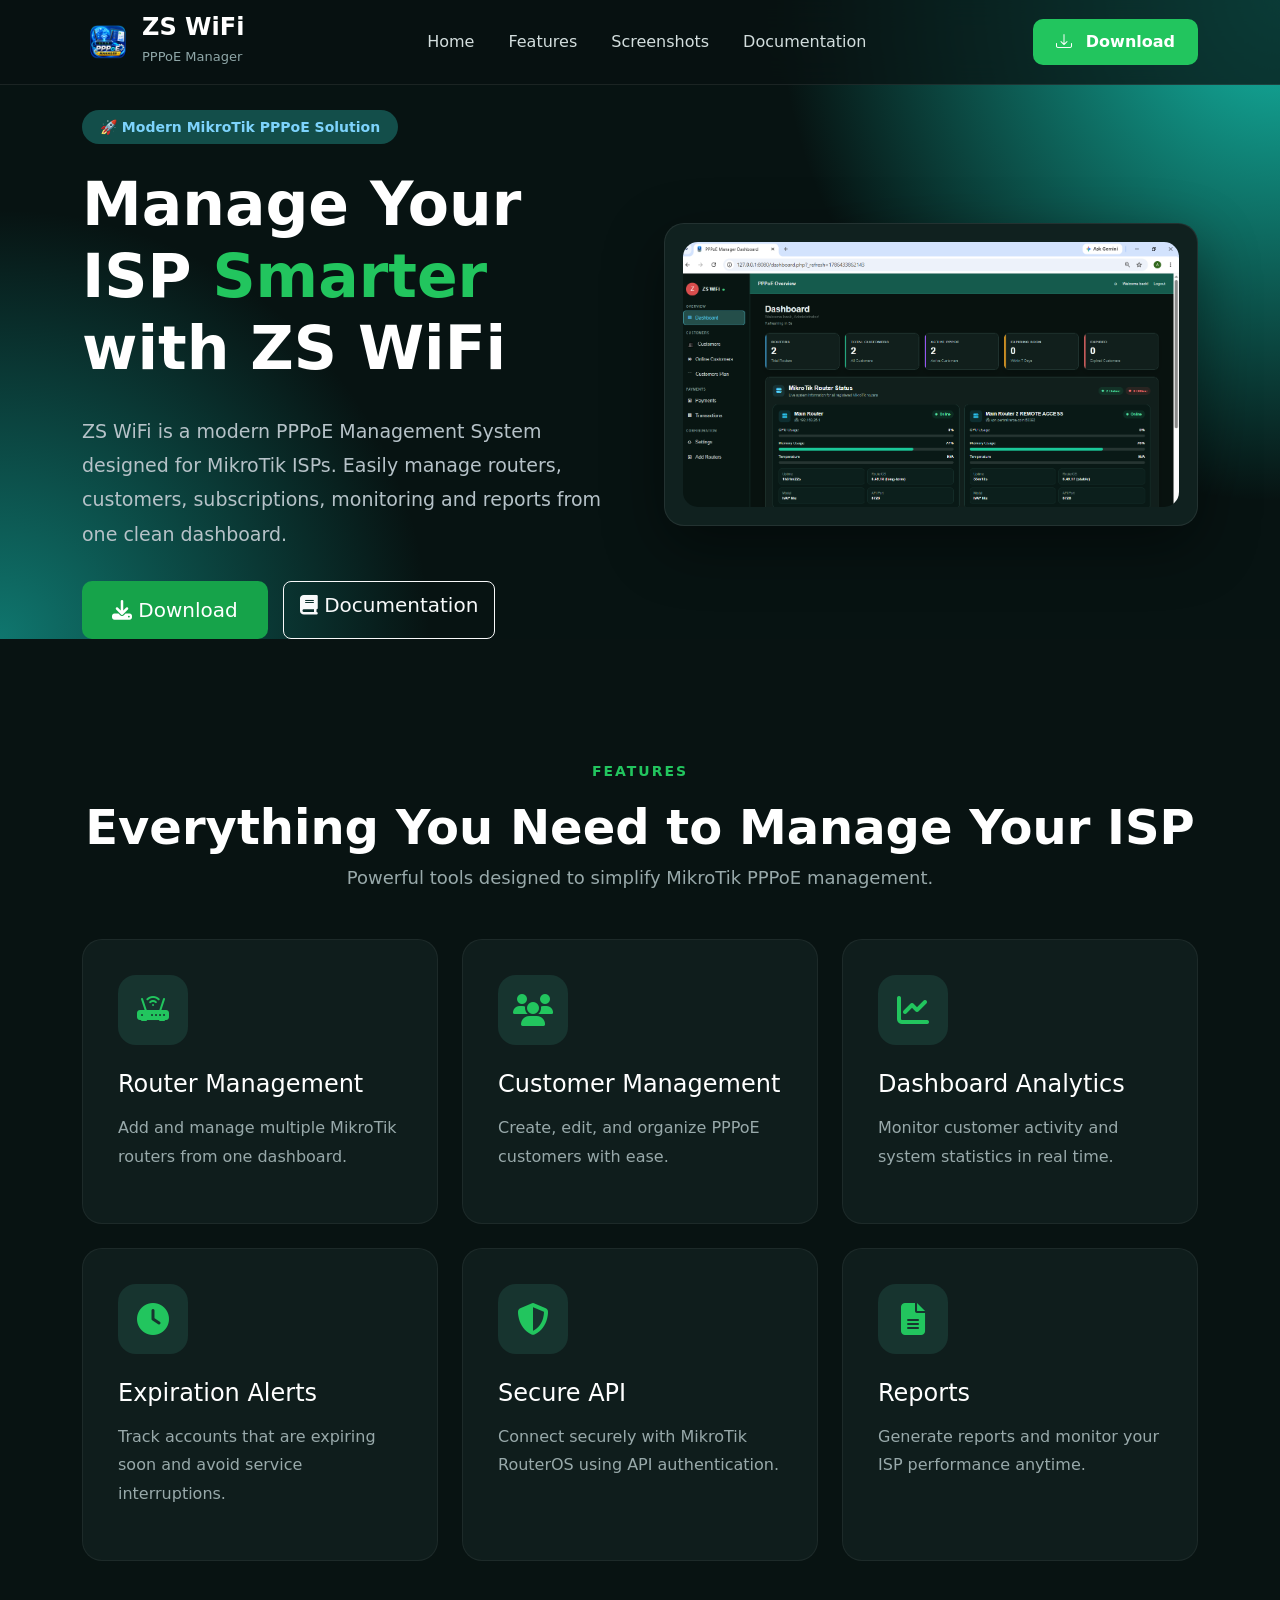
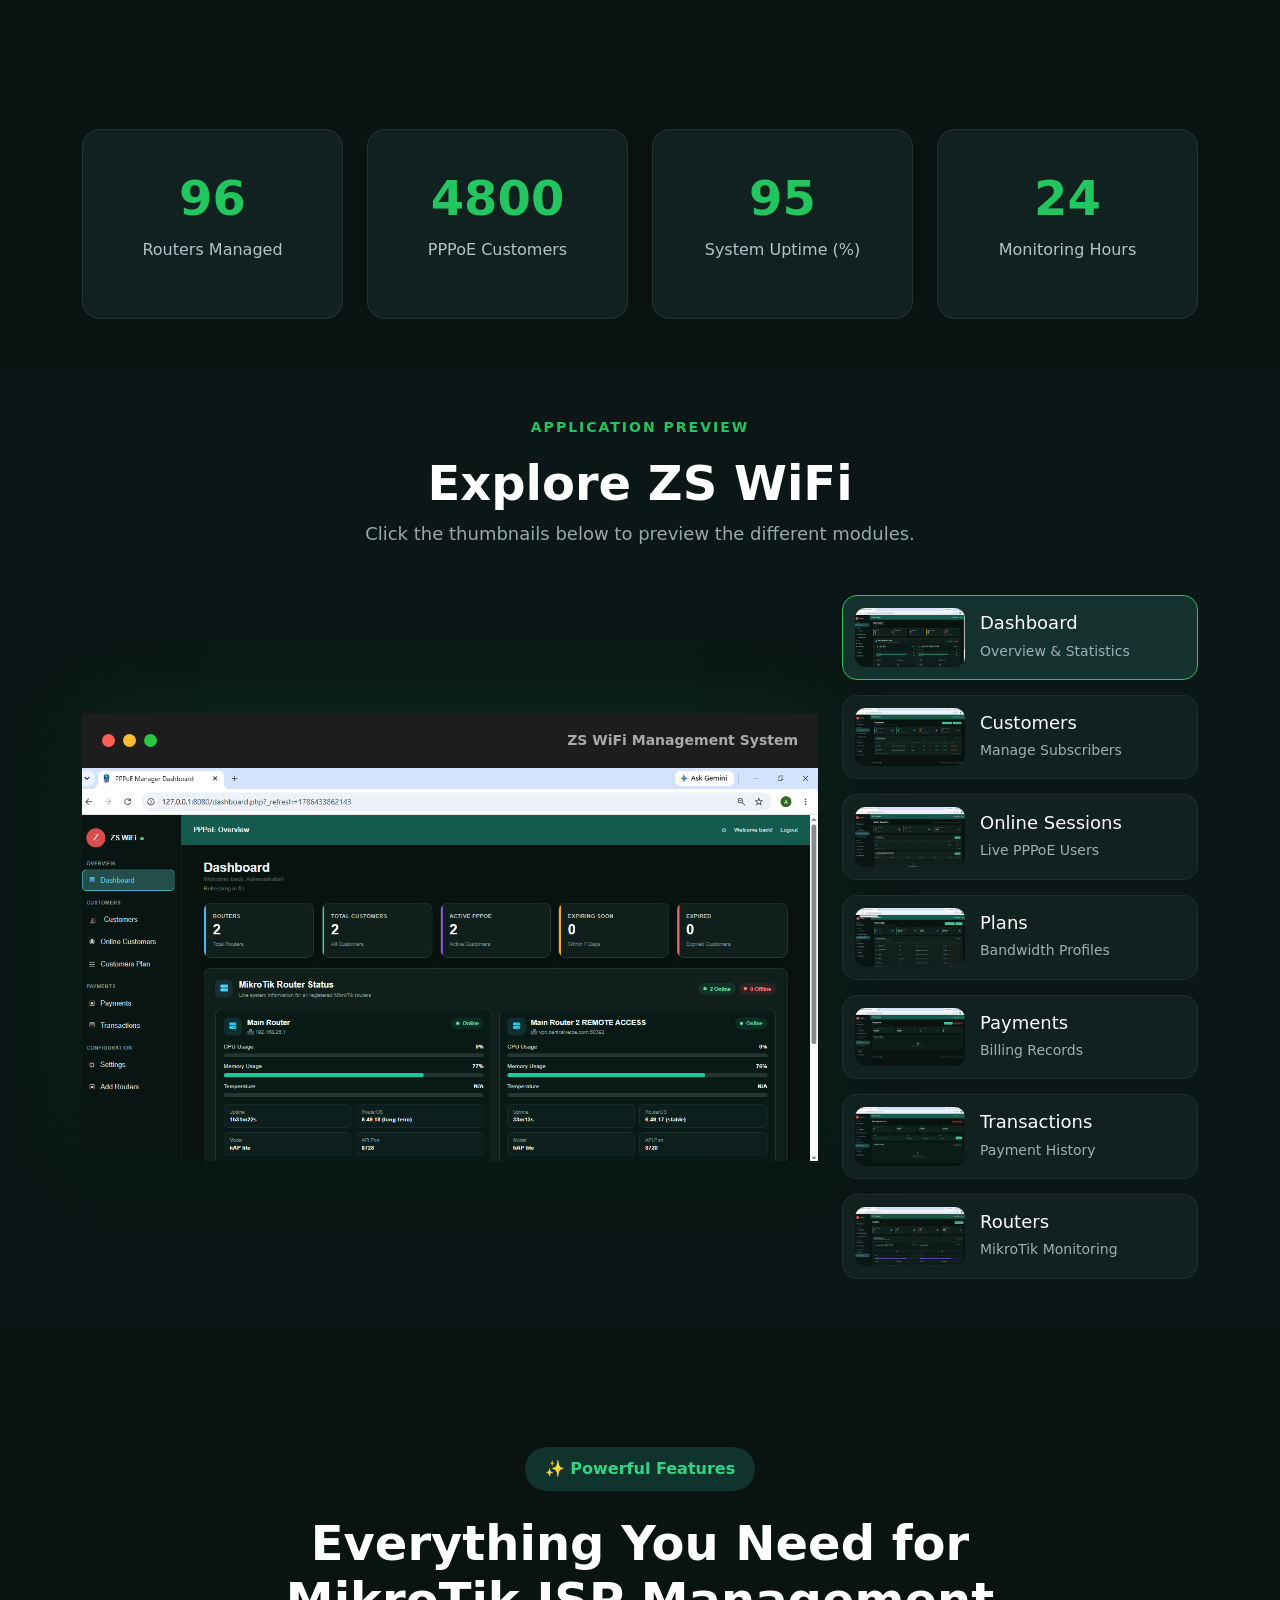
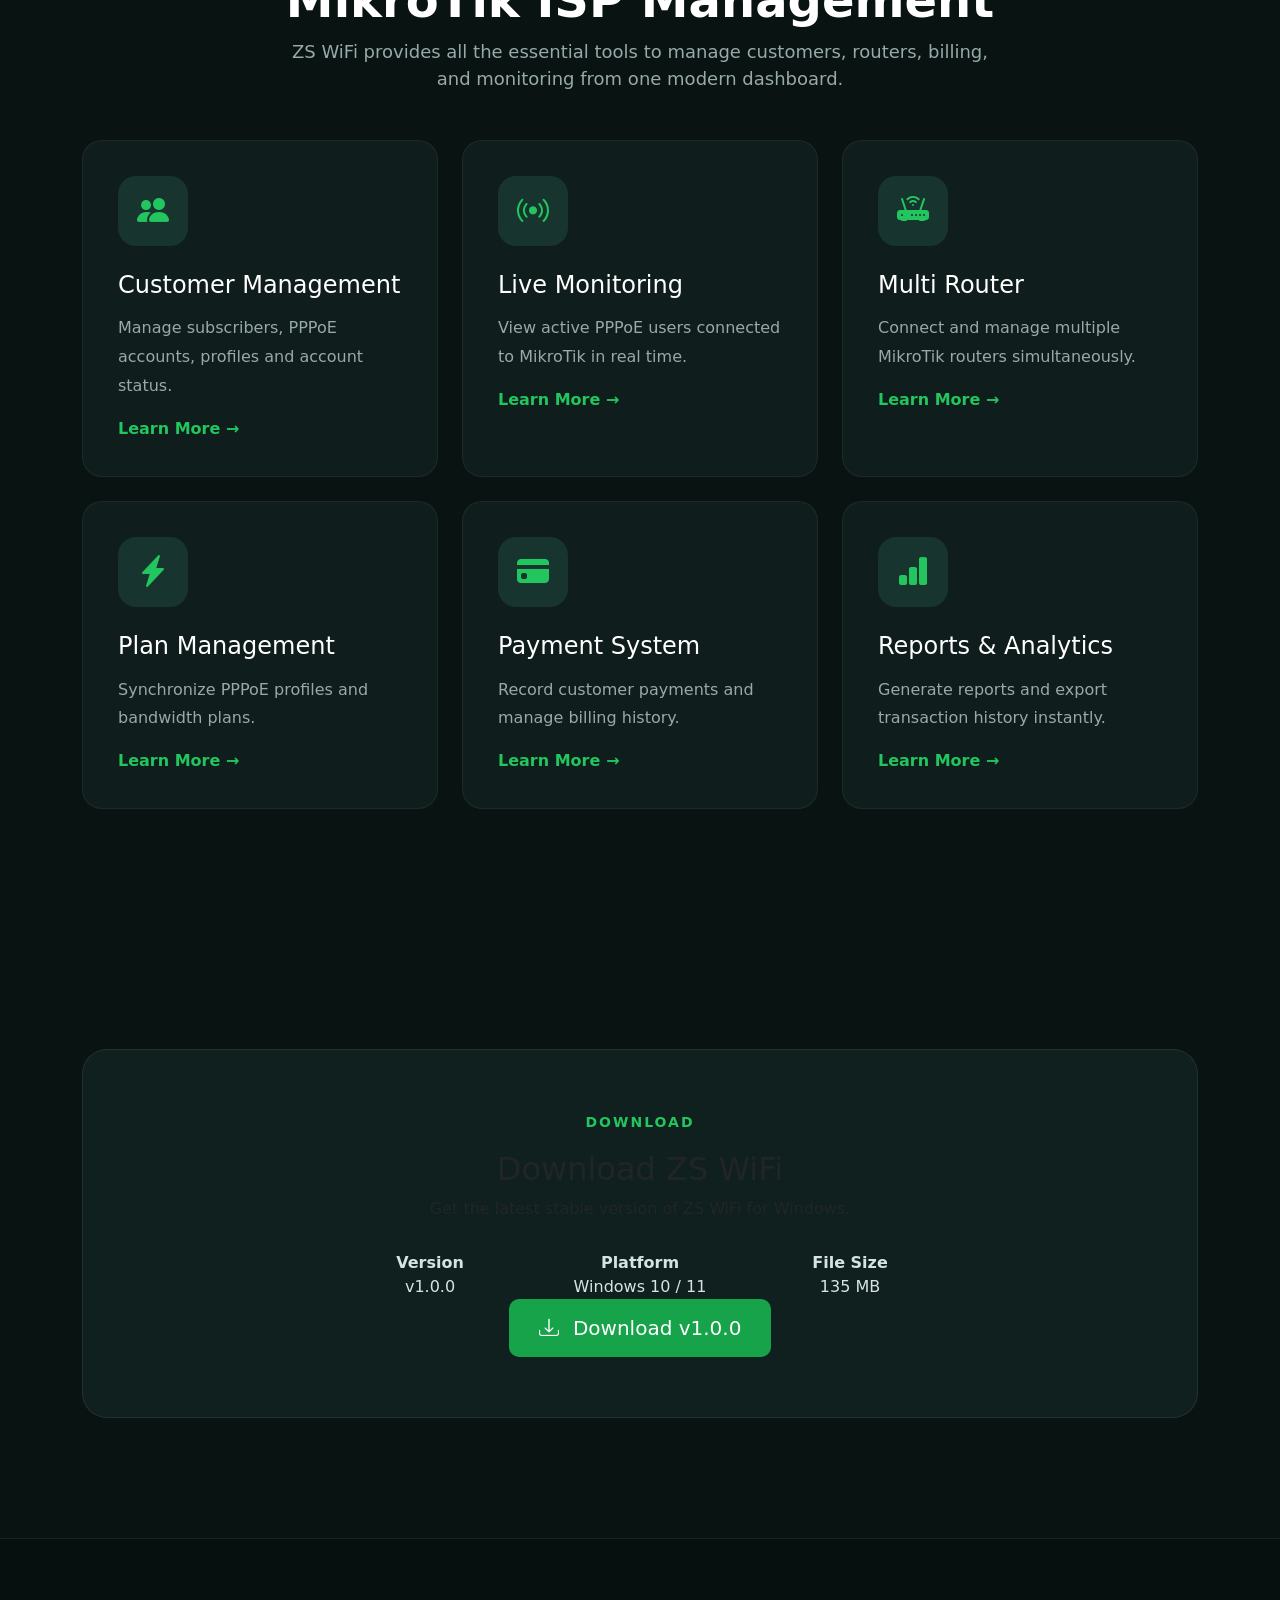
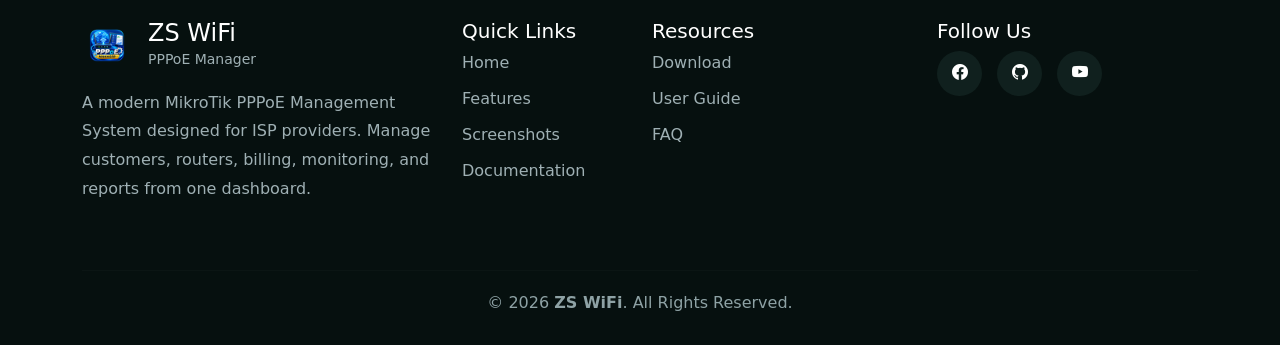
==== commit 31179a3d: "Update index.html" ====
--- a/index.html
+++ b/index.html
@@ -120,7 +120,7 @@
 
                 <div class="hero-buttons">
 
-                    <a href="#" class="btn btn-success btn-lg">
+                    <a href="#download" class="btn btn-success btn-lg">
                         <i class="fa-solid fa-download"></i>
                         Download
                     </a>
@@ -662,18 +662,20 @@
 
                 <div>
                     <strong>File Size</strong><br>
-                    12.8 MB
-                </div>
-
-            </div>
-
-            <a href="#" class="btn btn-success btn-lg mt-4">
-
-                <i class="bi bi-download me-2"></i>
-
-                Download v1.0.0
-
-            </a>
+                    135 MB
+                </div>
+
+            </div>
+
+<a href="https://github.com/ZSultan-Karim/zswifi/releases/latest"
+   class="btn btn-success btn-lg"
+   target="_blank">
+
+    <i class="bi bi-download me-2"></i>
+
+    Download v1.0.0
+
+</a>
 
         </div>
 
--- a/css/style.css
+++ b/css/style.css
@@ -1009,9 +1009,52 @@
     z-index:999;
 
 }
+/* ================= DOWNLOAD ================= */
+
+.download-section{
+
+    padding:120px 0;
+
+    background:#081312;
+
+}
+
+.download-box{
+
+    background:#10201e;
+
+    border-radius:25px;
+
+    padding:60px 40px;
+
+    border:1px solid rgba(255,255,255,.08);
+
+}
+
+.download-info{
+
+    display:flex;
+
+    justify-content:center;
+
+    gap:60px;
+
+    flex-wrap:wrap;
+
+    margin-top:30px;
+
+    color:#d6e3e2;
+
+}
+
+.download-info div{
+
+    min-width:150px;
+
+}
 
 .back-to-top:hover{
 
     transform:translateY(-5px);
 
-}+}
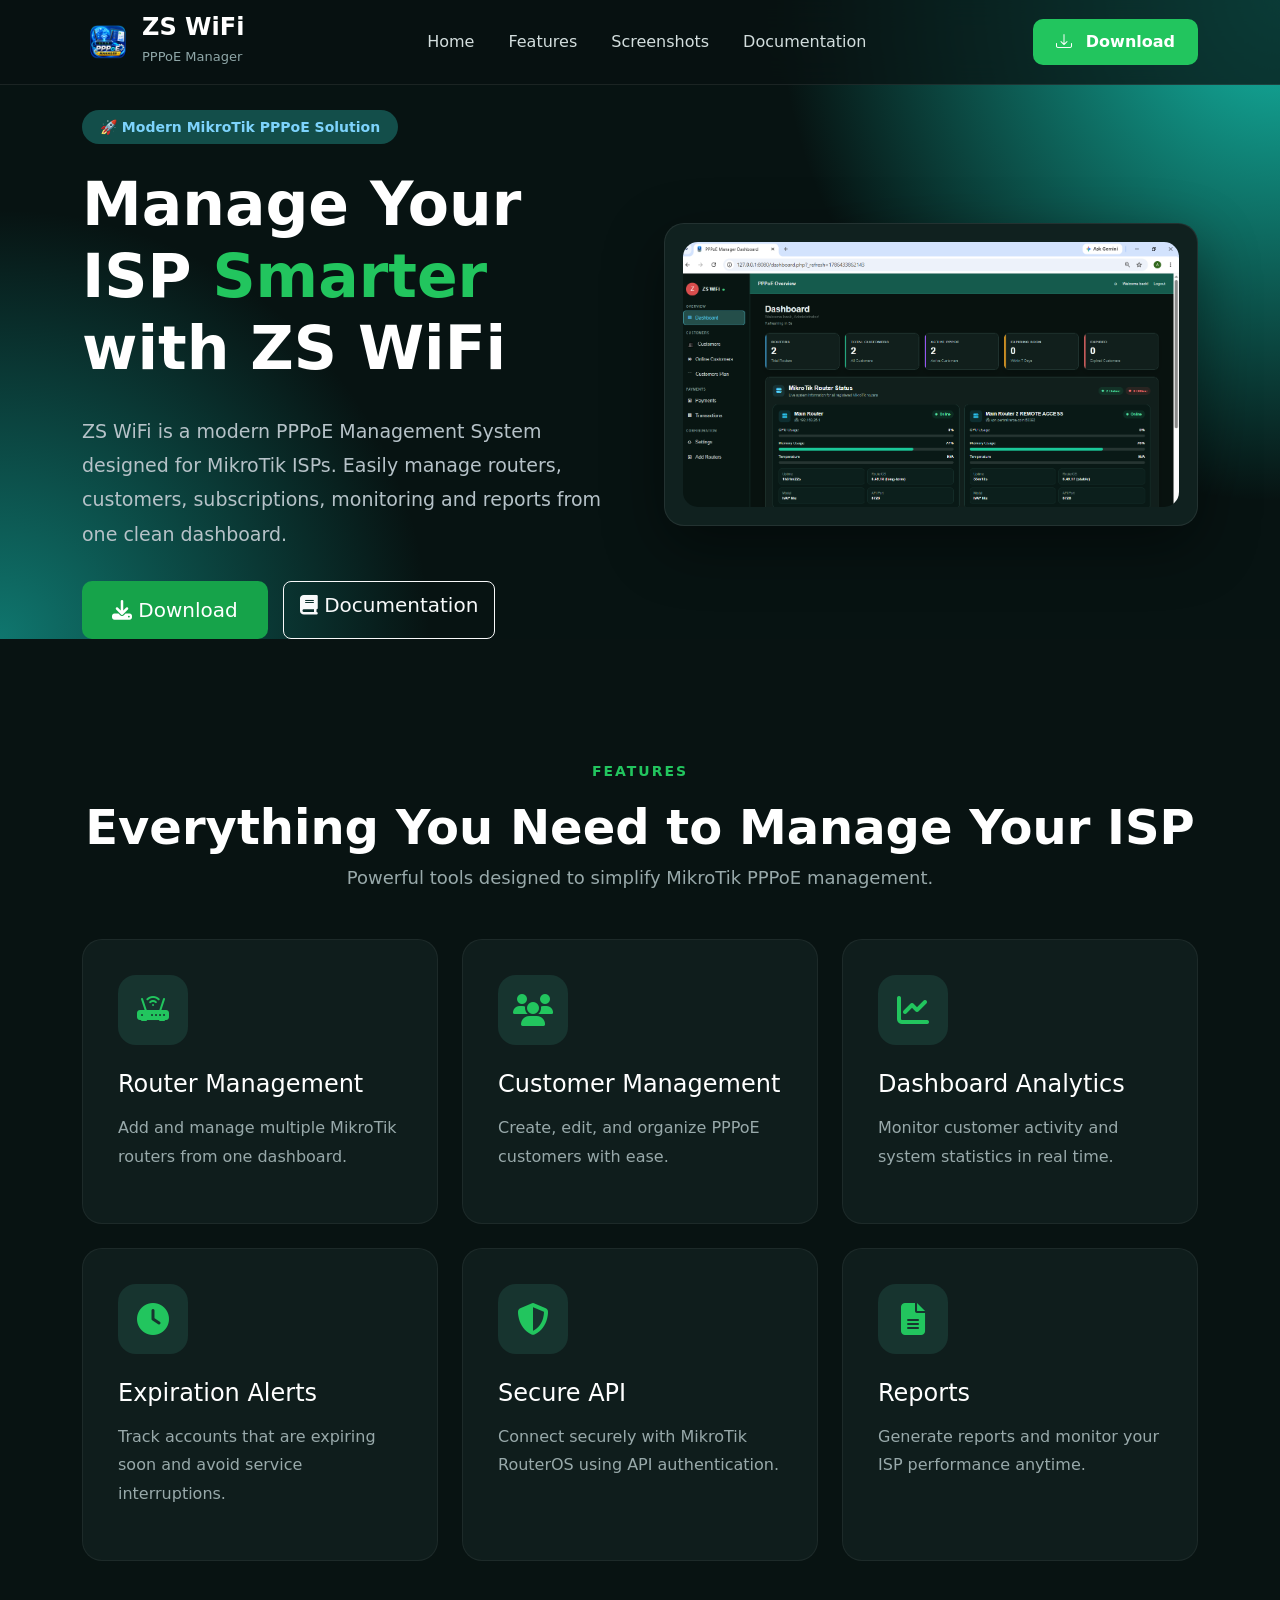
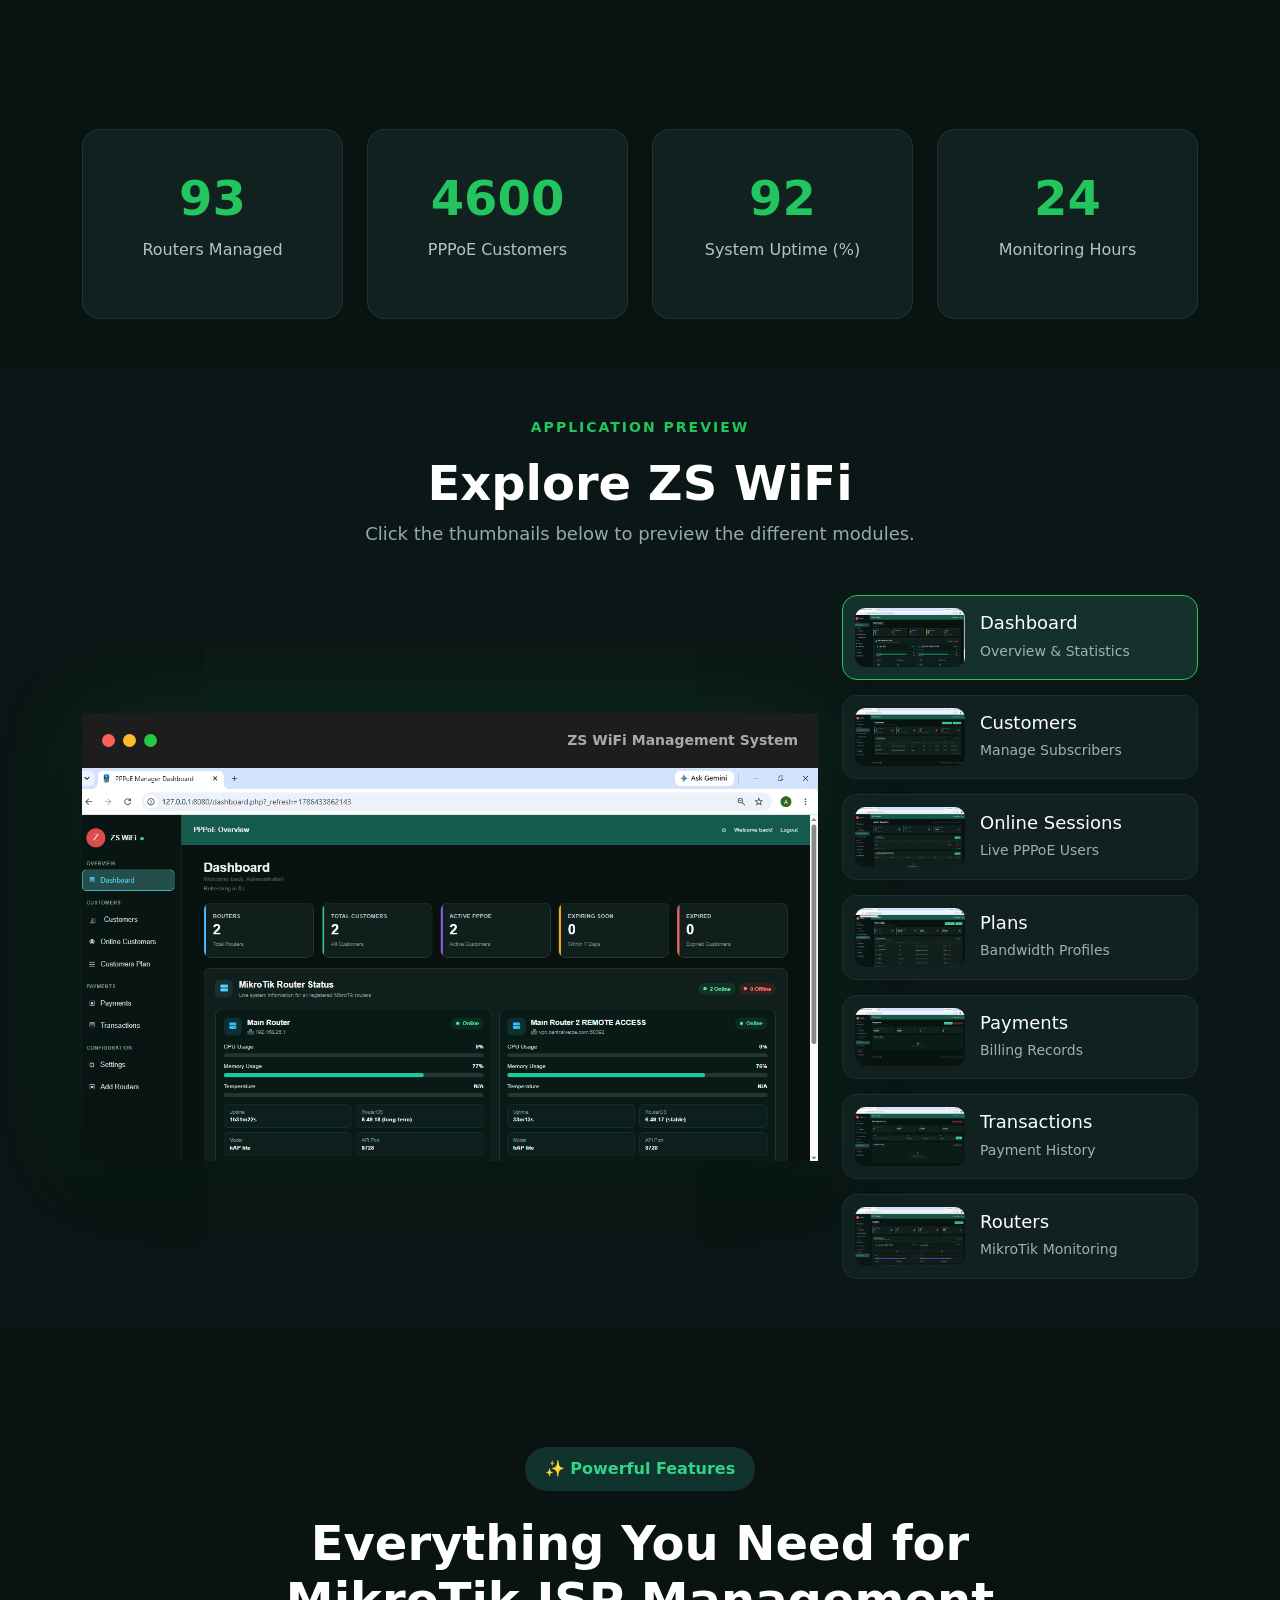
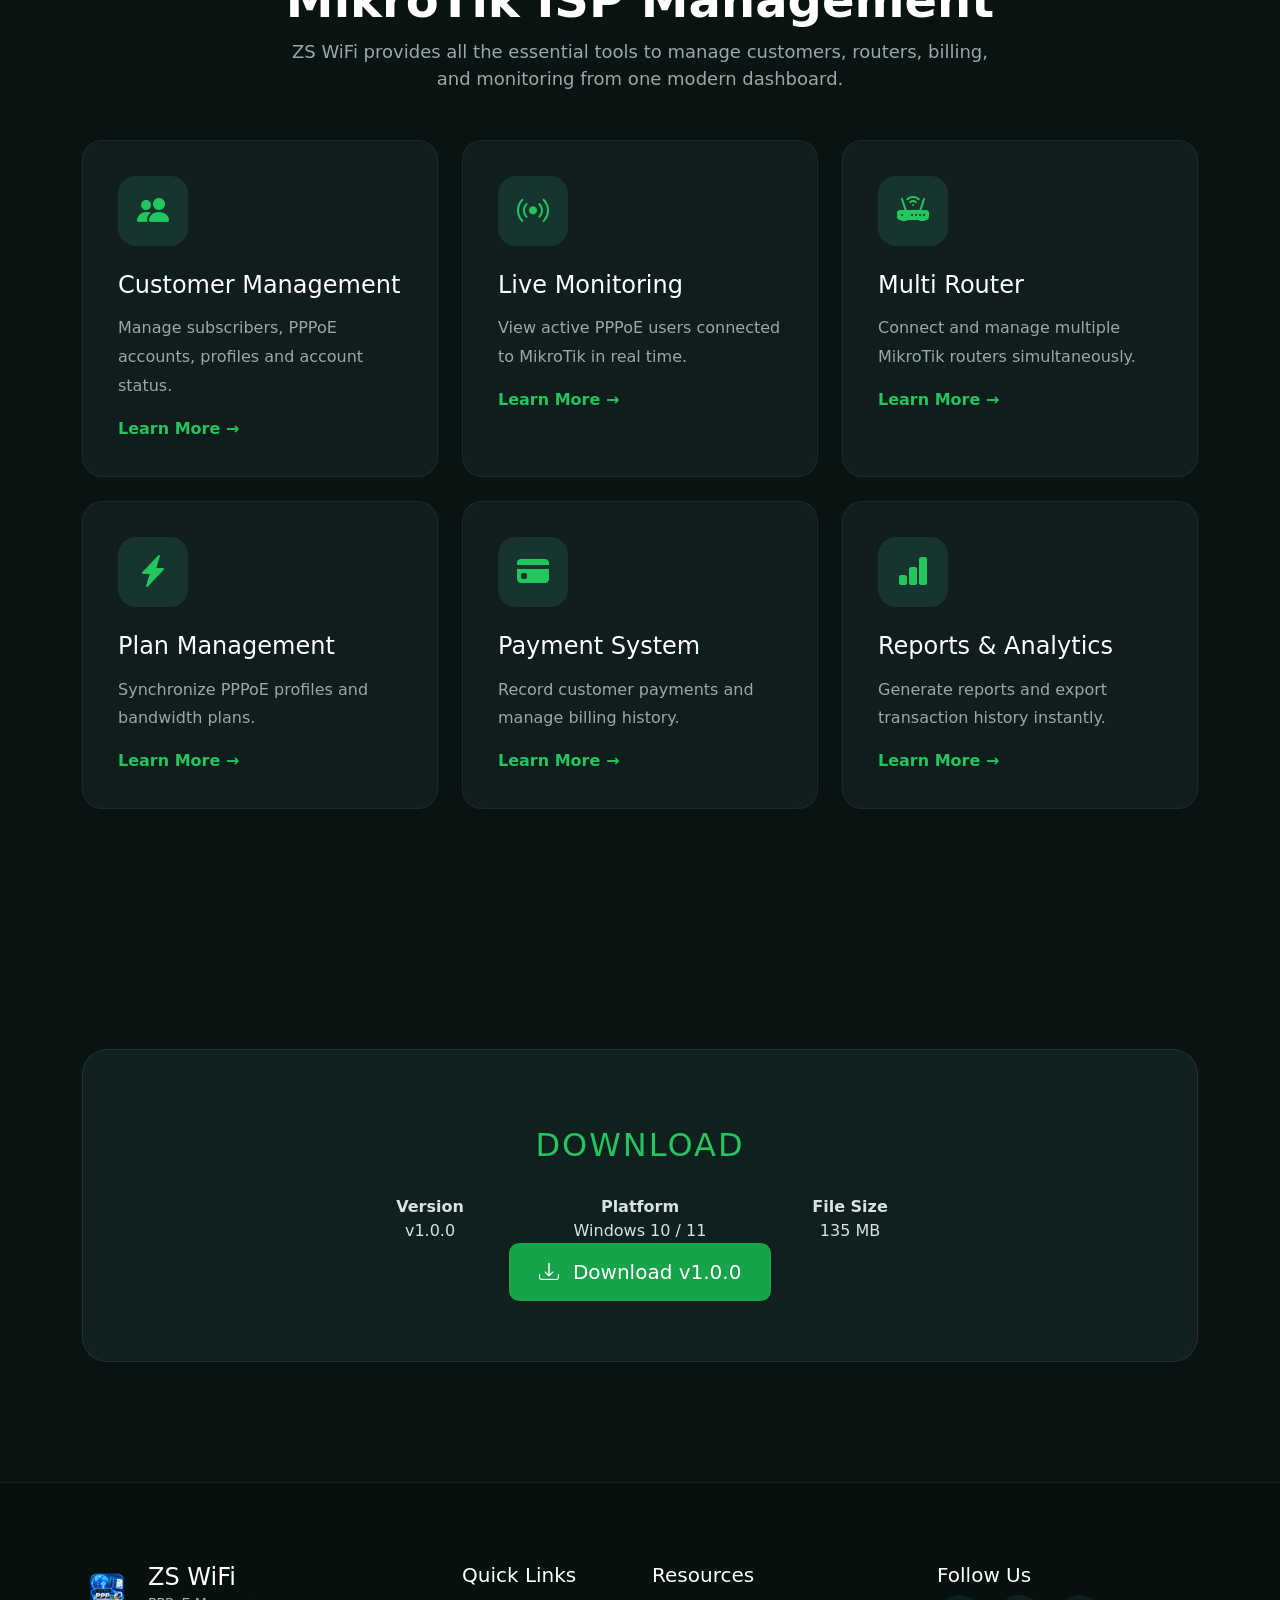
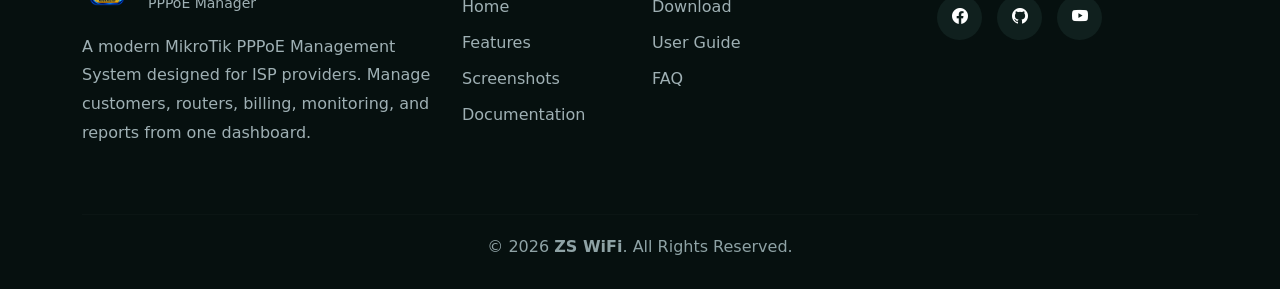
==== commit 37118c4c: "Update index.html" ====
--- a/index.html
+++ b/index.html
@@ -637,16 +637,8 @@
         <div class="download-box text-center">
 
             <span class="section-tag">
-                DOWNLOAD
+               <h2 class="mt-3"> DOWNLOAD </h2>
             </span>
-
-            <h2 class="mt-3">
-                Download ZS WiFi
-            </h2>
-
-            <p class="mb-4">
-                Get the latest stable version of ZS WiFi for Windows.
-            </p>
 
             <div class="download-info">
 
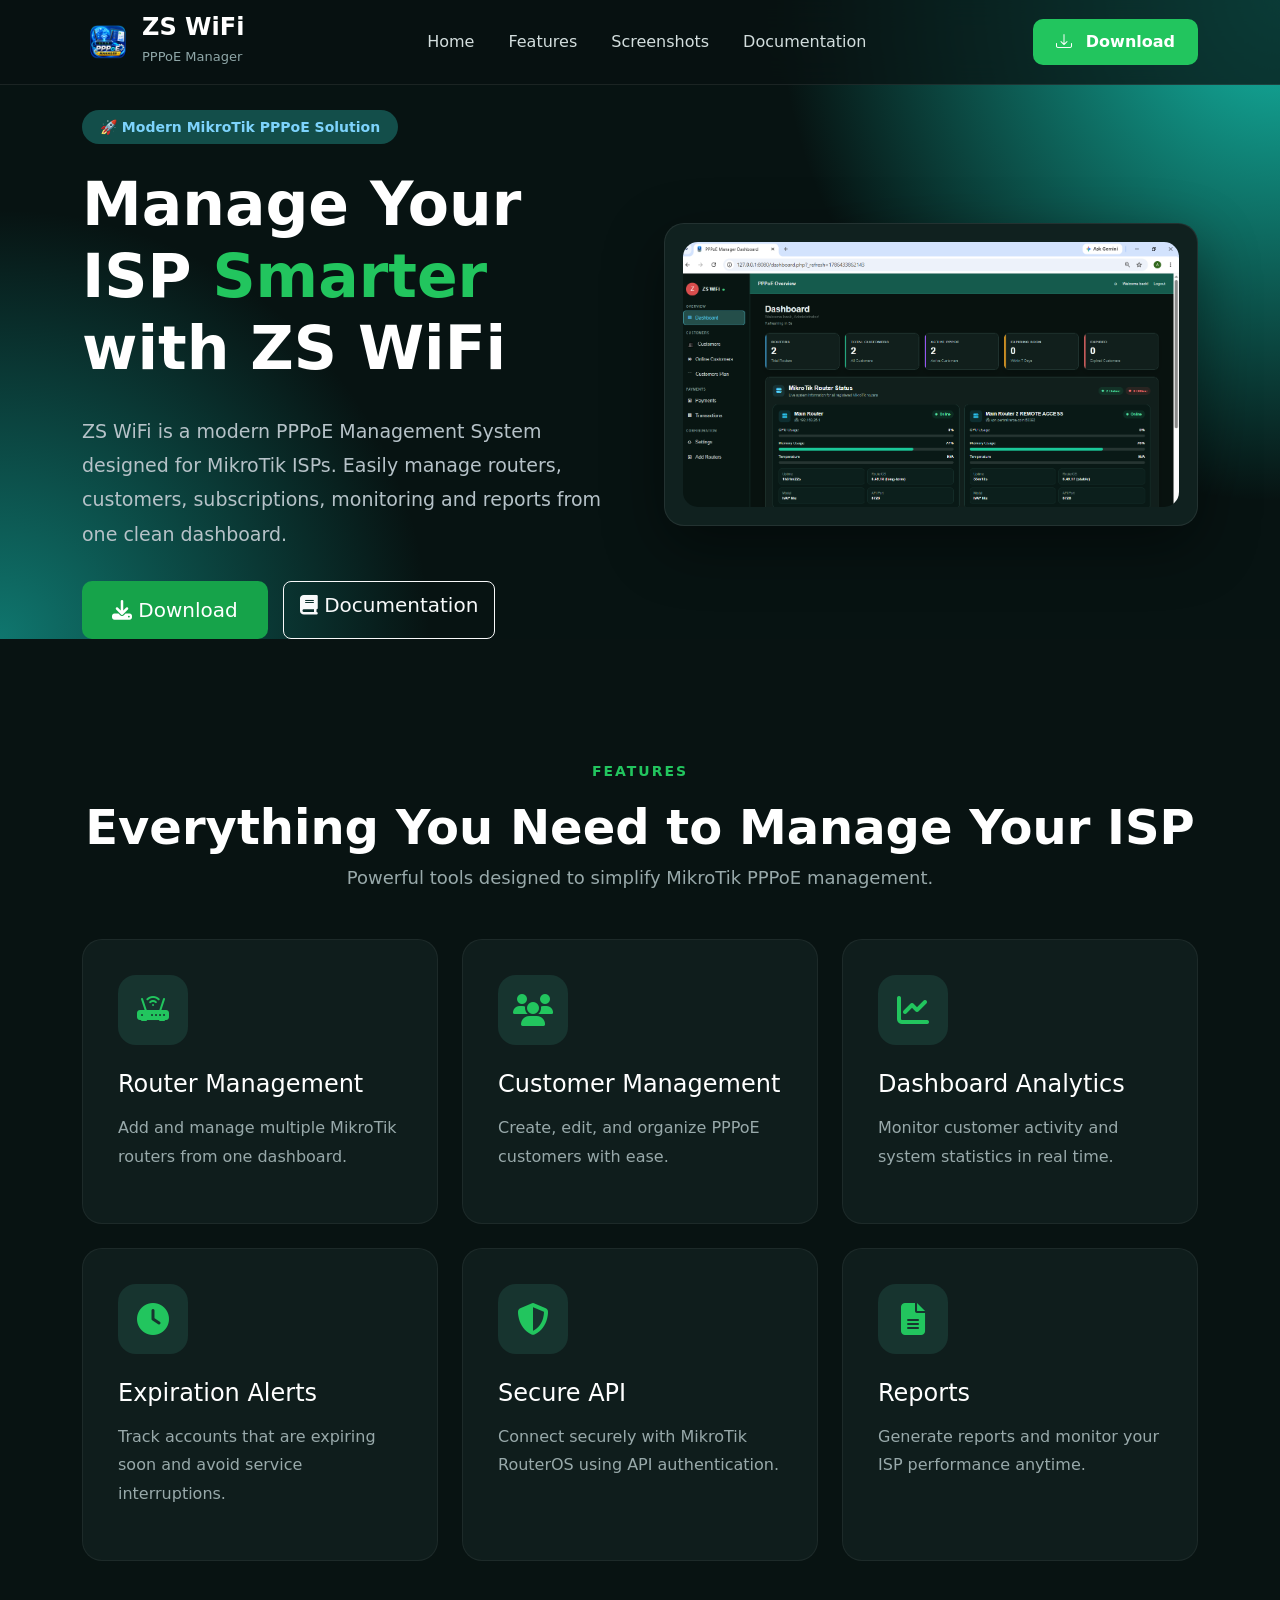
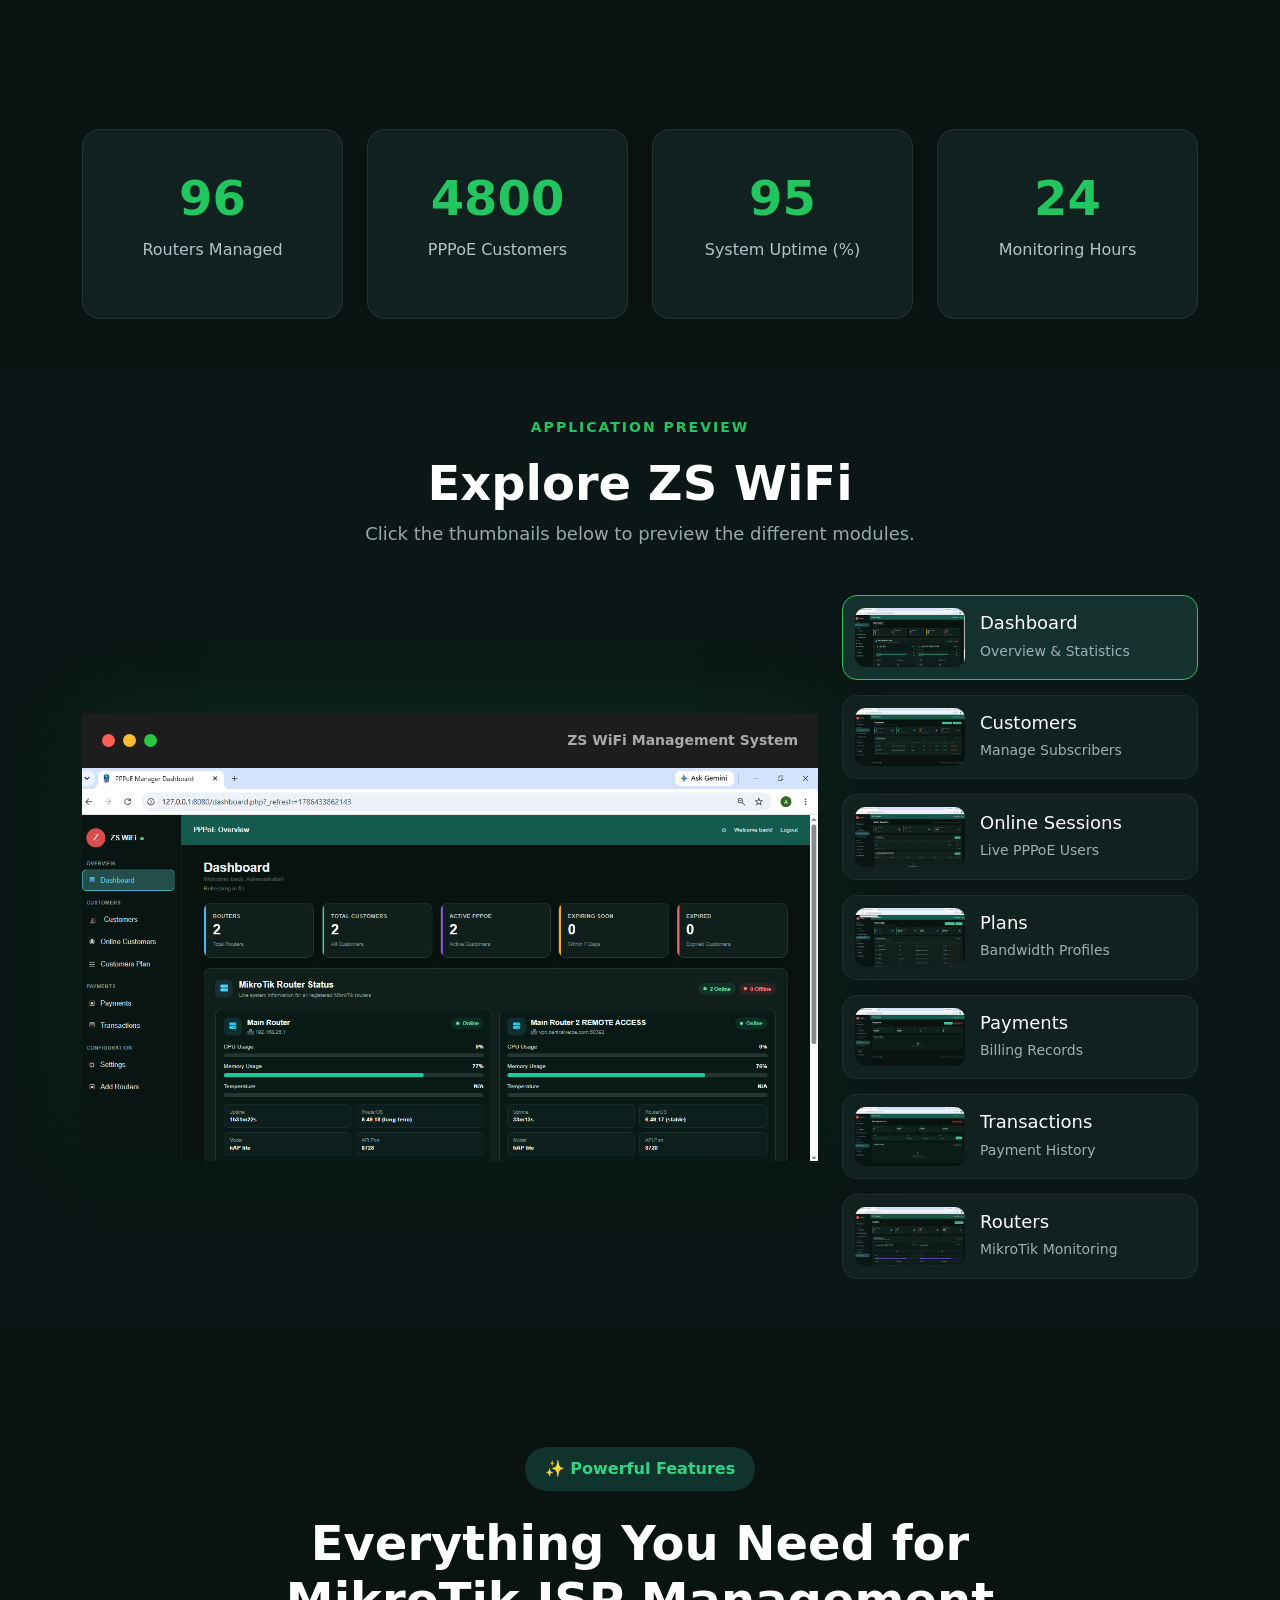
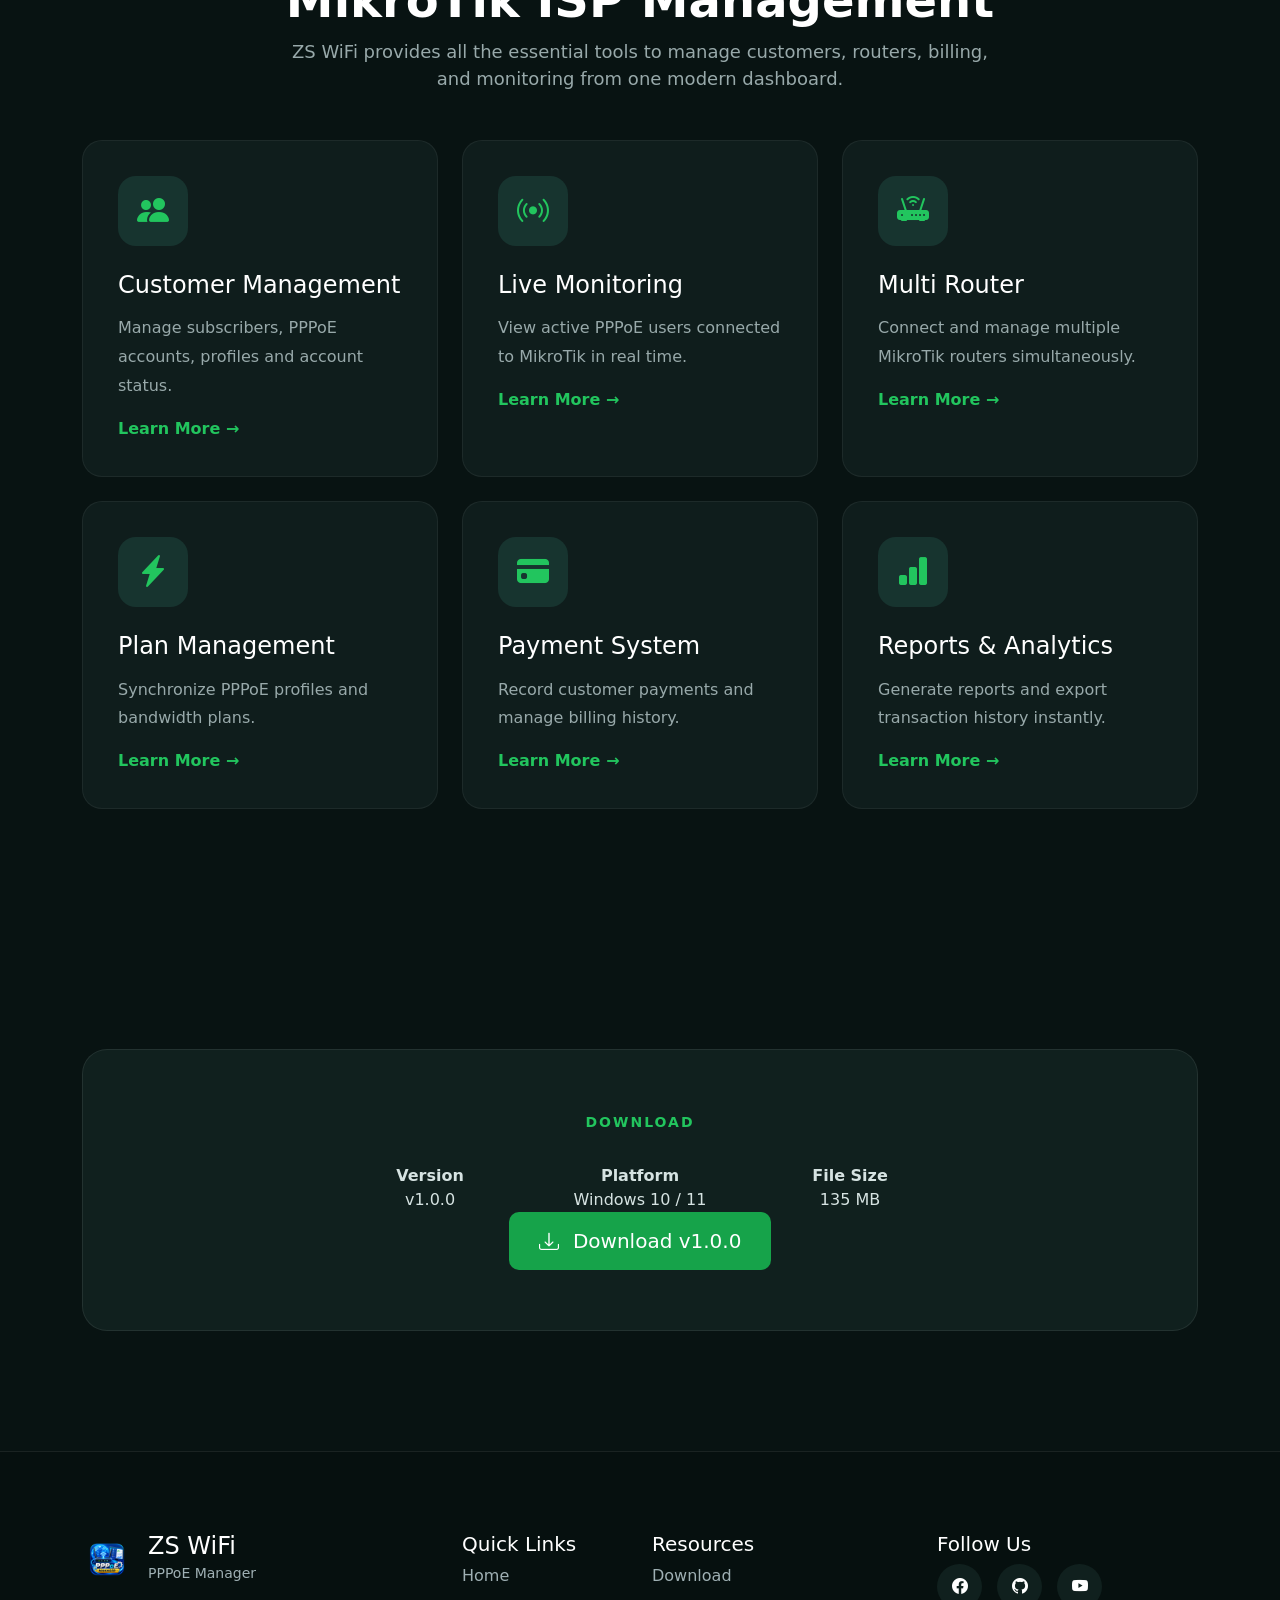
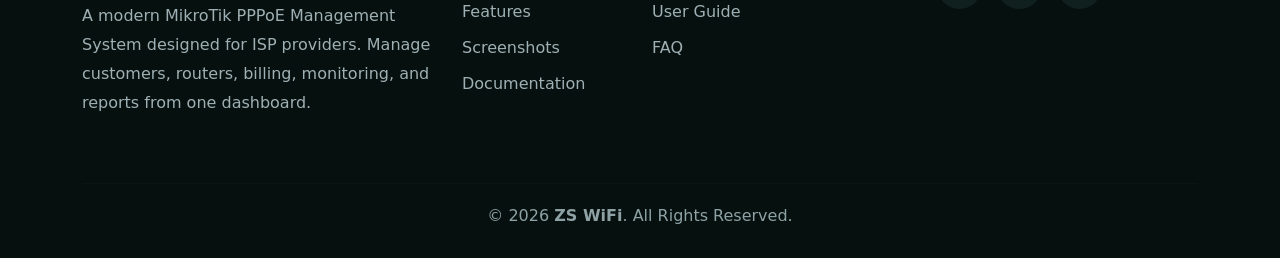
==== commit 9dac41e6: "Update index.html" ====
--- a/index.html
+++ b/index.html
@@ -125,7 +125,7 @@
                         Download
                     </a>
 
-                    <a href="#" class="btn btn-outline-light btn-lg">
+                    <a href="docs.html" class="btn btn-outline-light btn-lg">
 
                         <i class="fa-solid fa-book"></i>
 
@@ -637,7 +637,7 @@
         <div class="download-box text-center">
 
             <span class="section-tag">
-               <h2 class="mt-3"> DOWNLOAD </h2>
+               DOWNLOAD 
             </span>
 
             <div class="download-info">
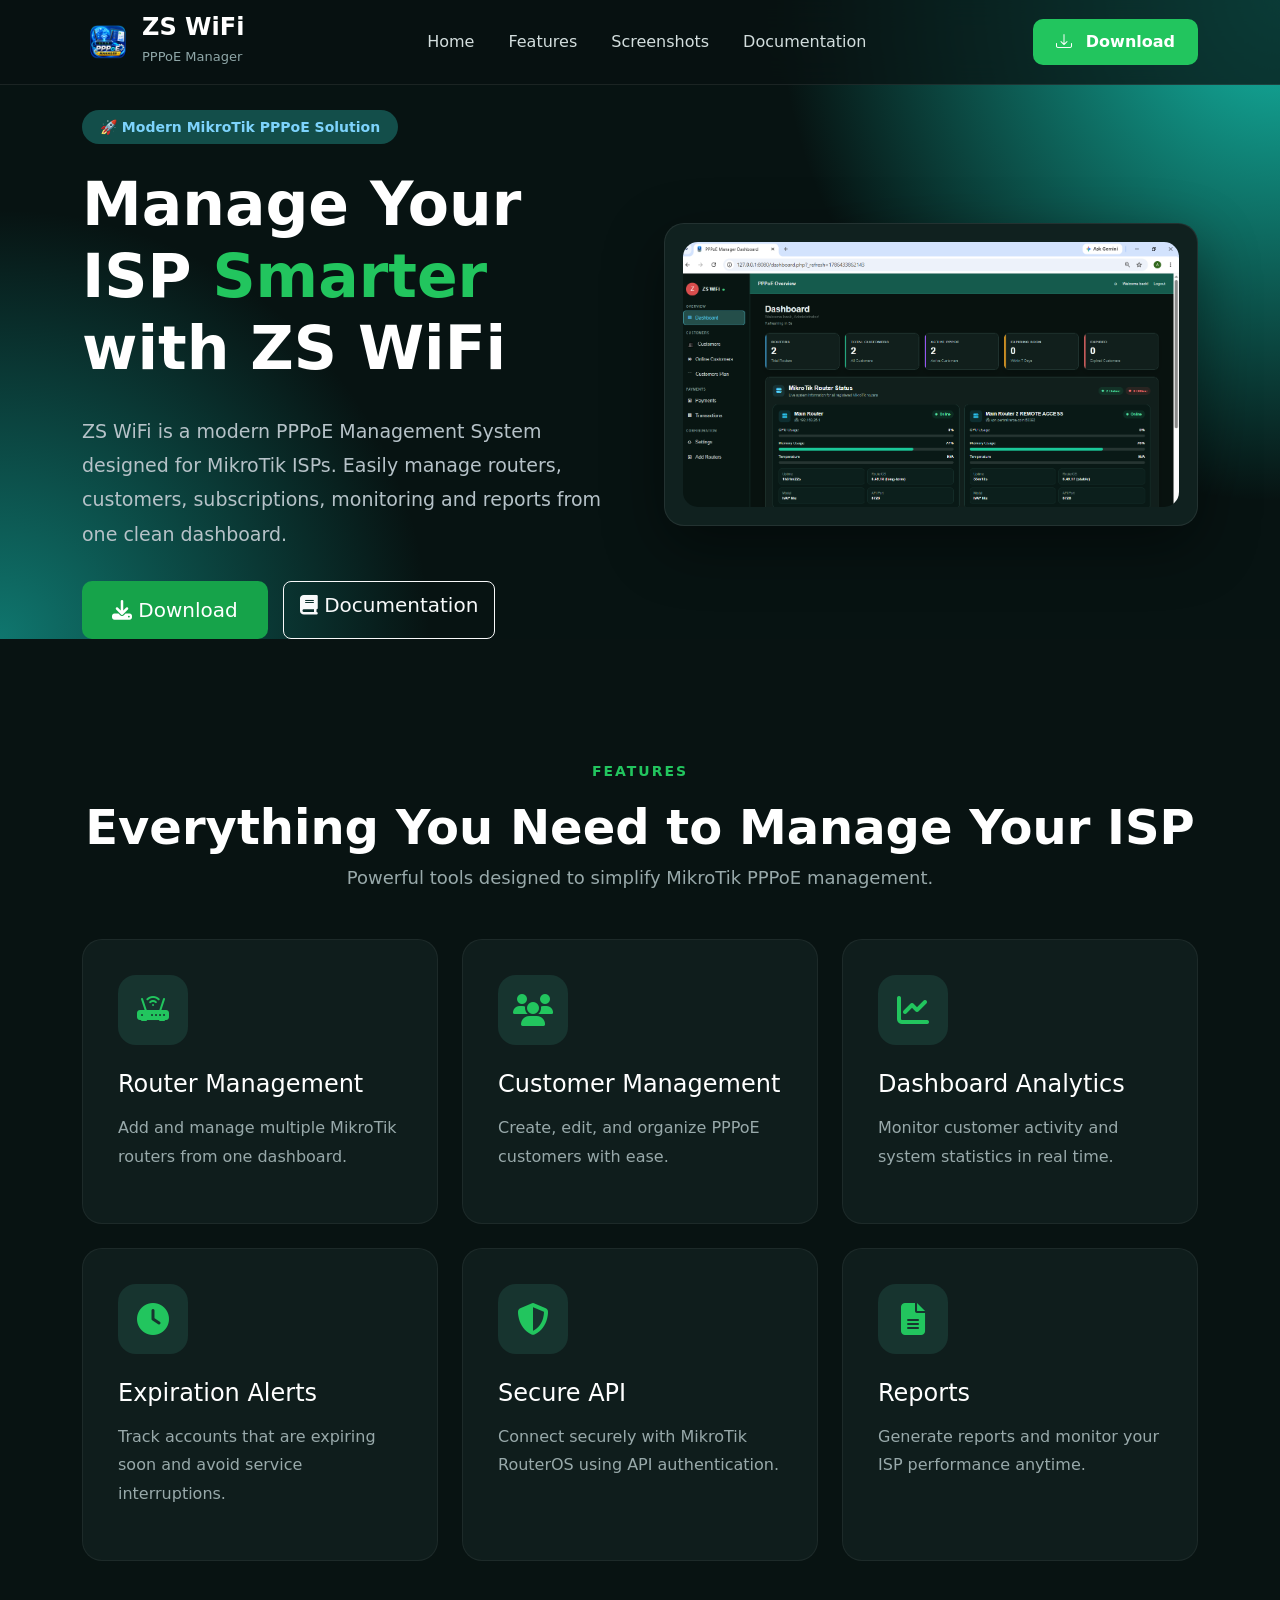
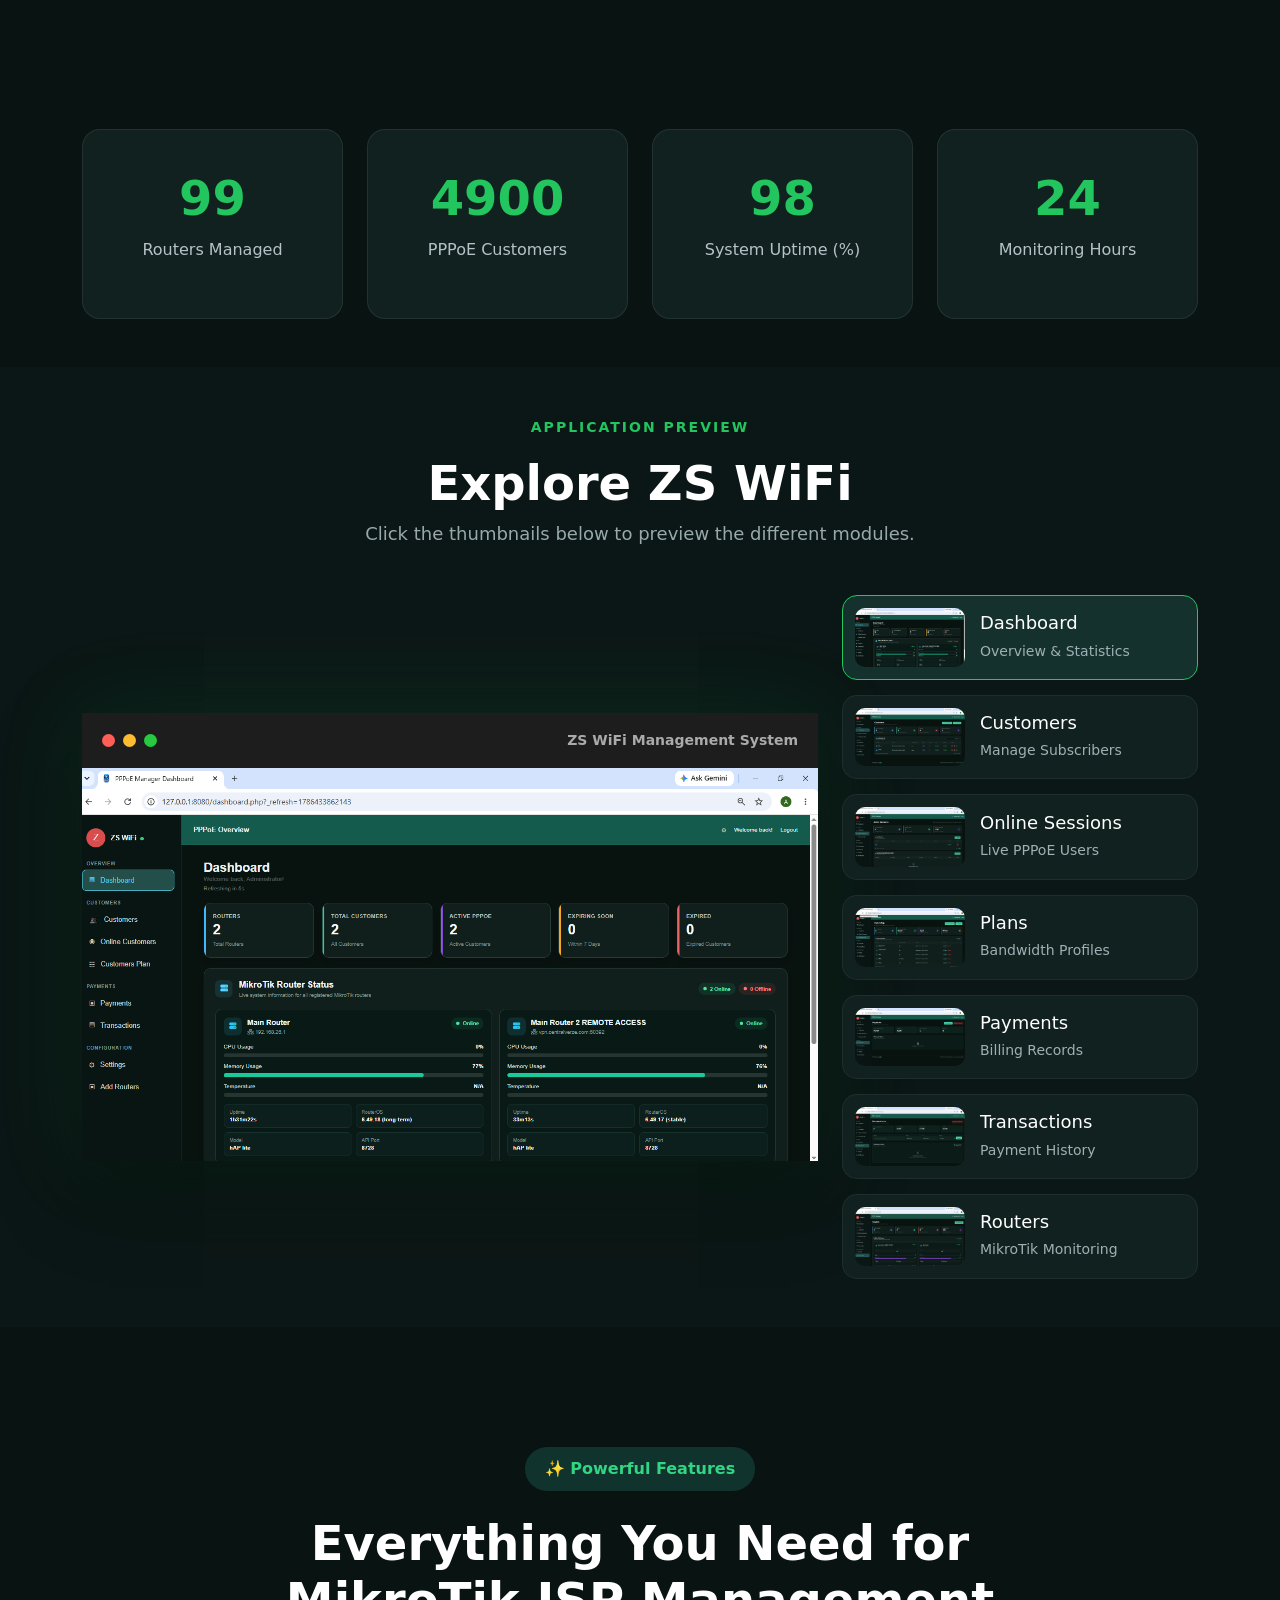
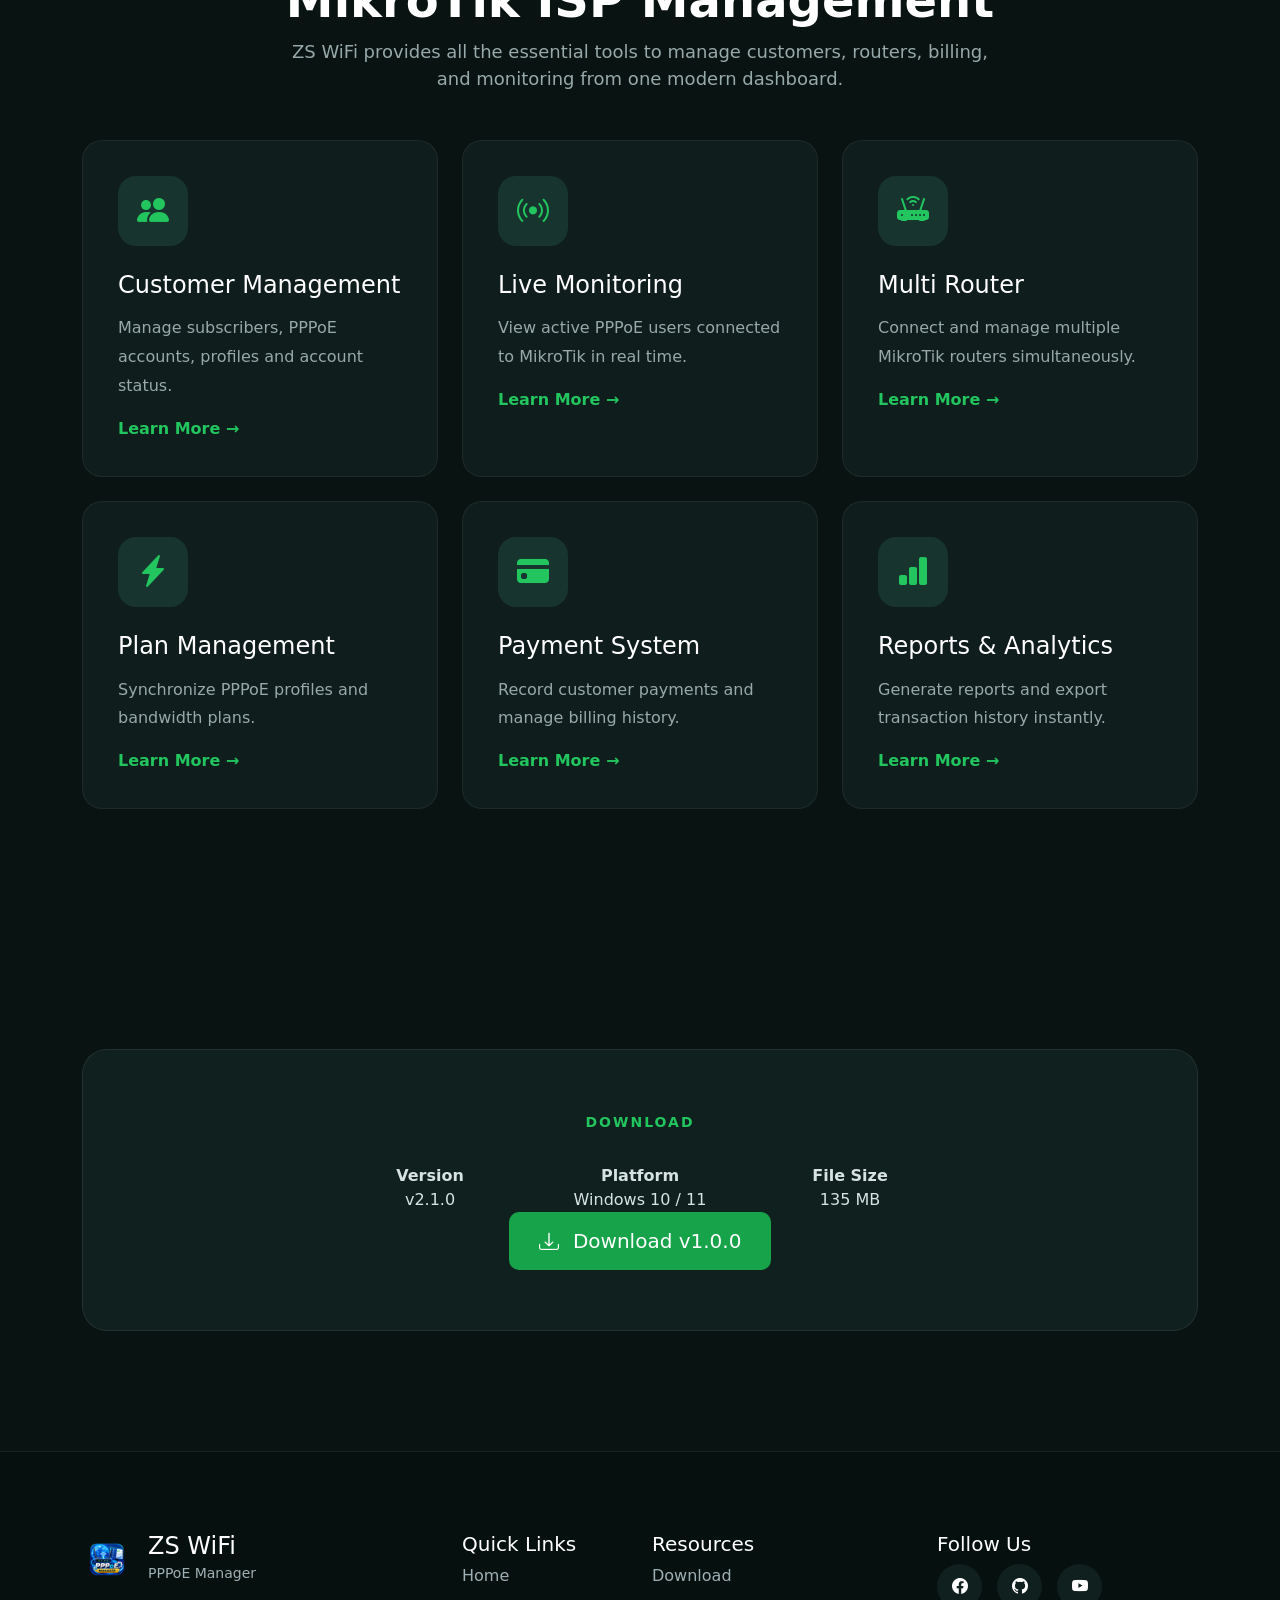
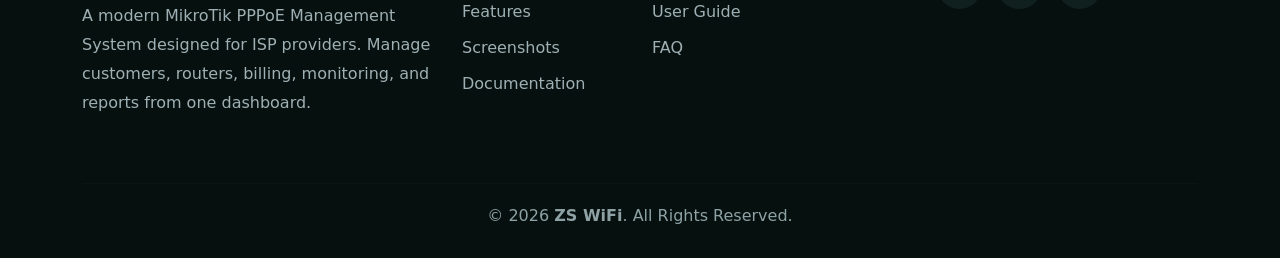
==== commit 7ee6eed8: "Update index.html" ====
--- a/index.html
+++ b/index.html
@@ -644,7 +644,7 @@
 
                 <div>
                     <strong>Version</strong><br>
-                    v1.0.0
+                    v2.1.0
                 </div>
 
                 <div>
